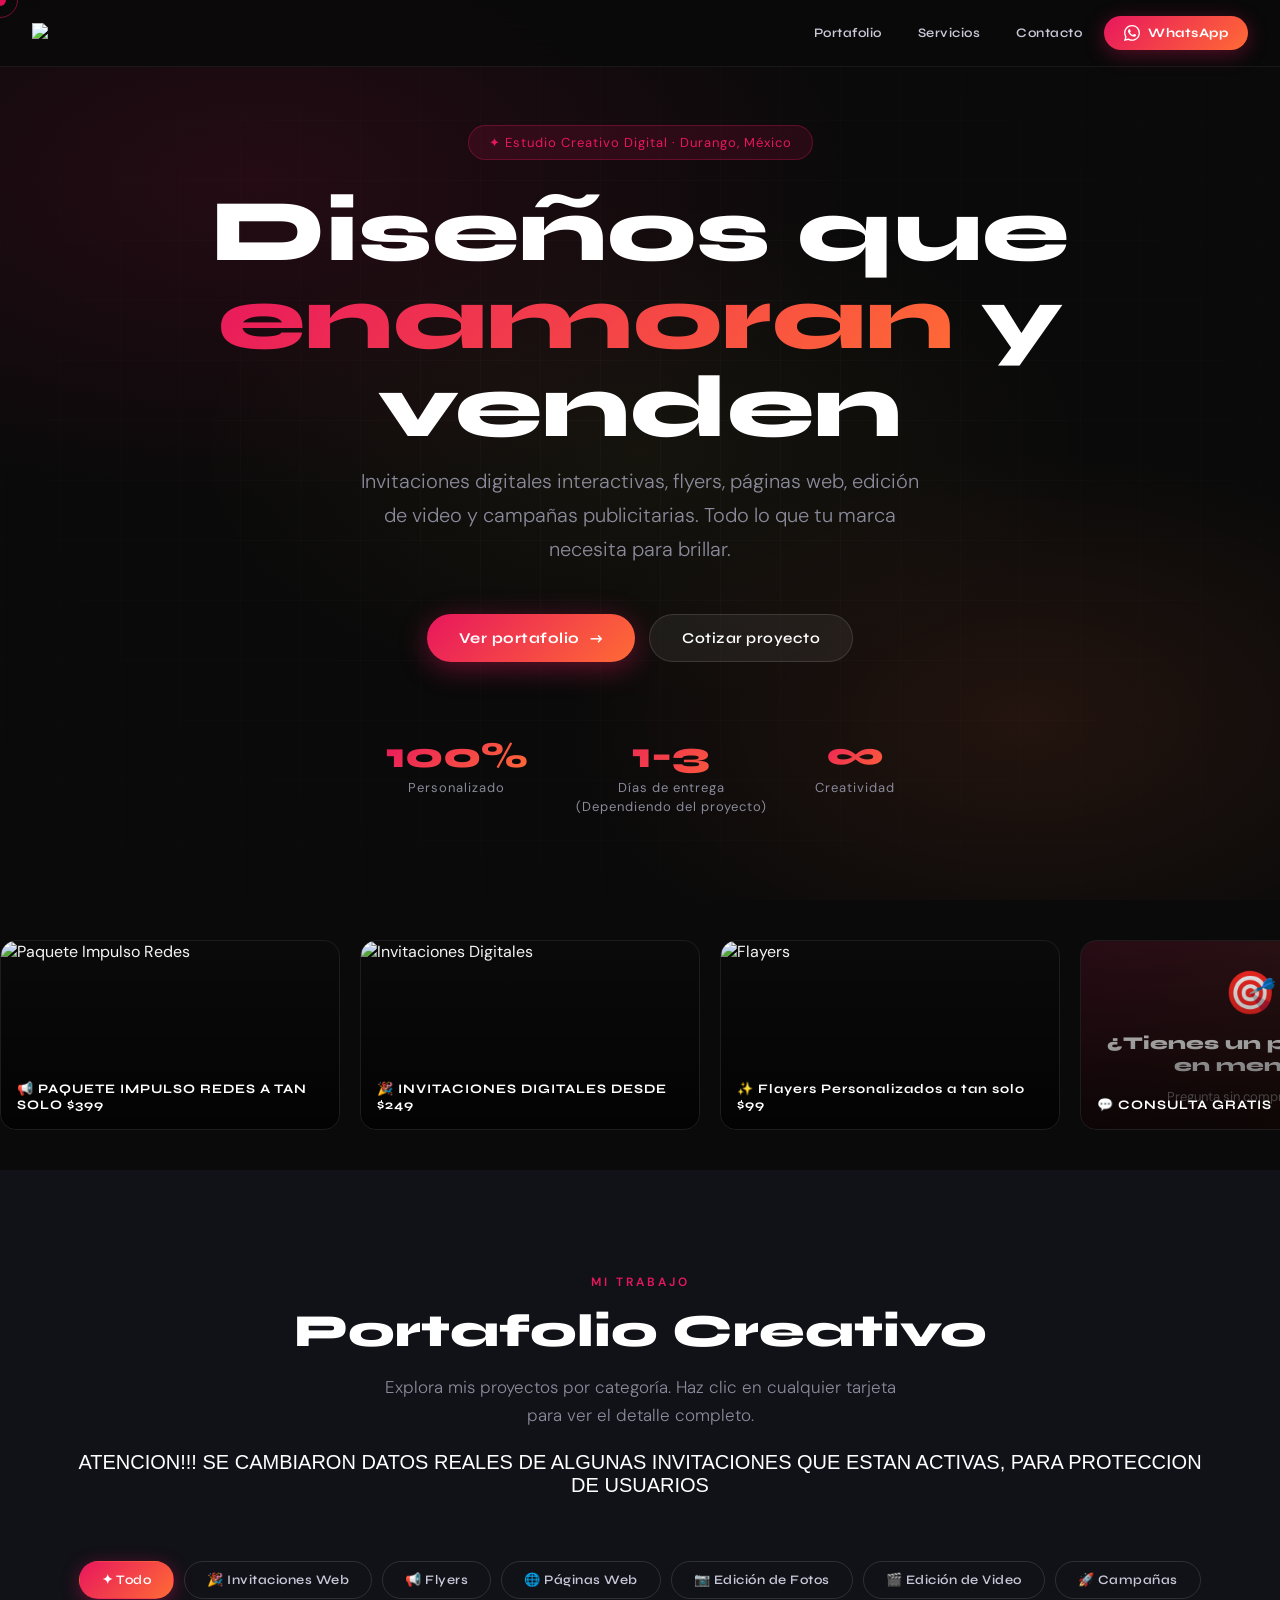
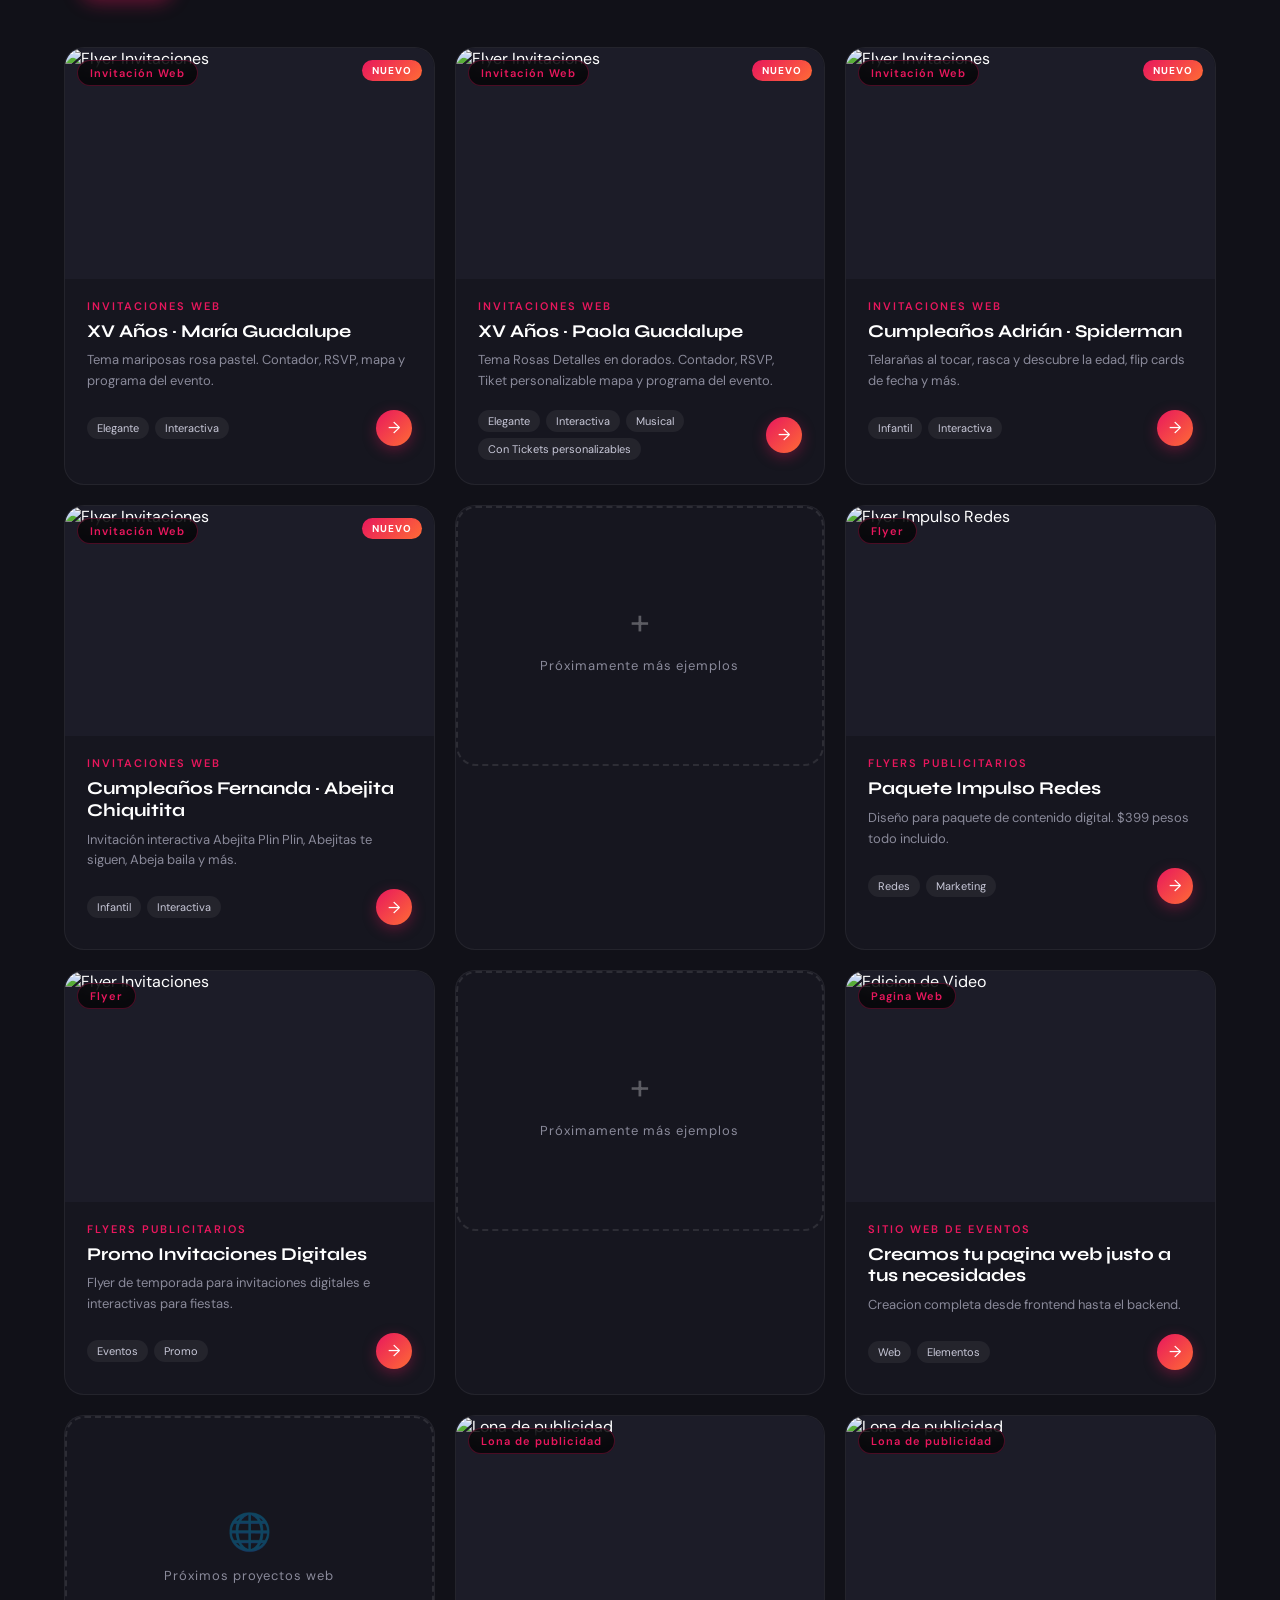
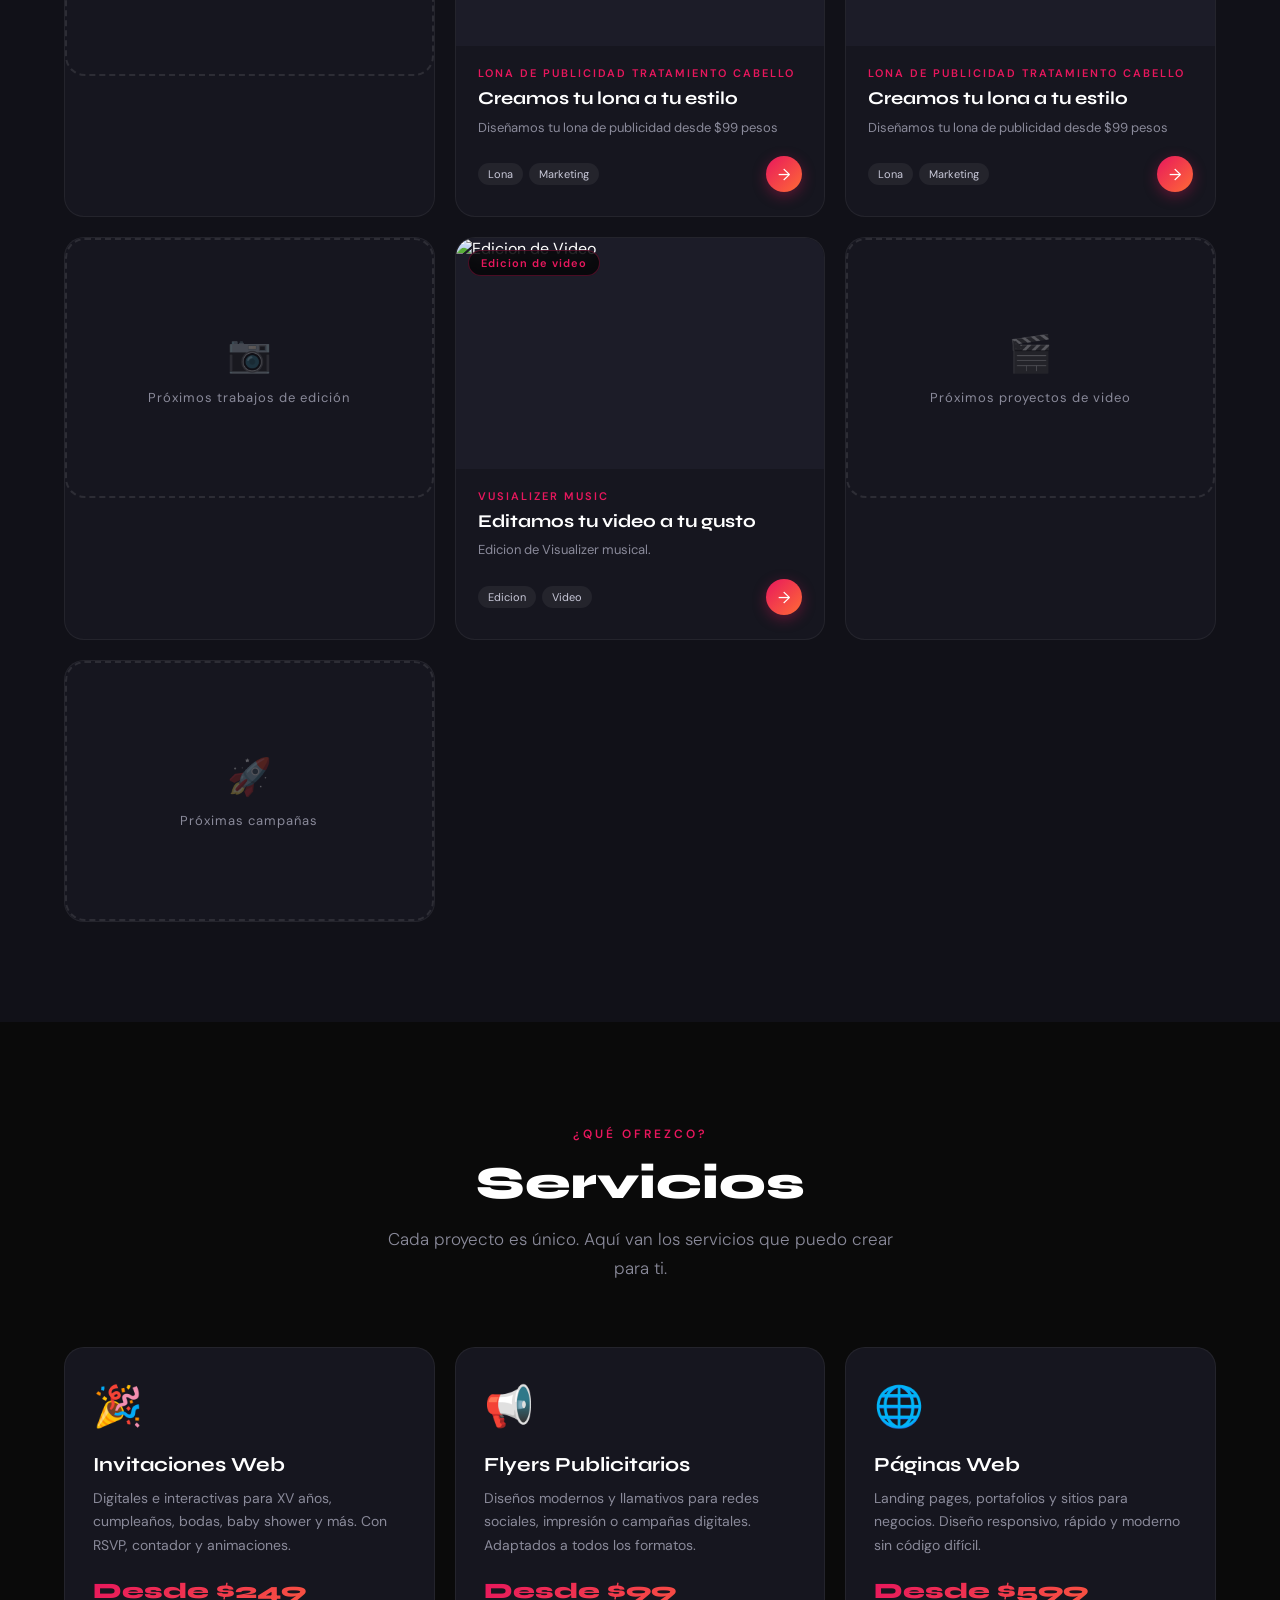
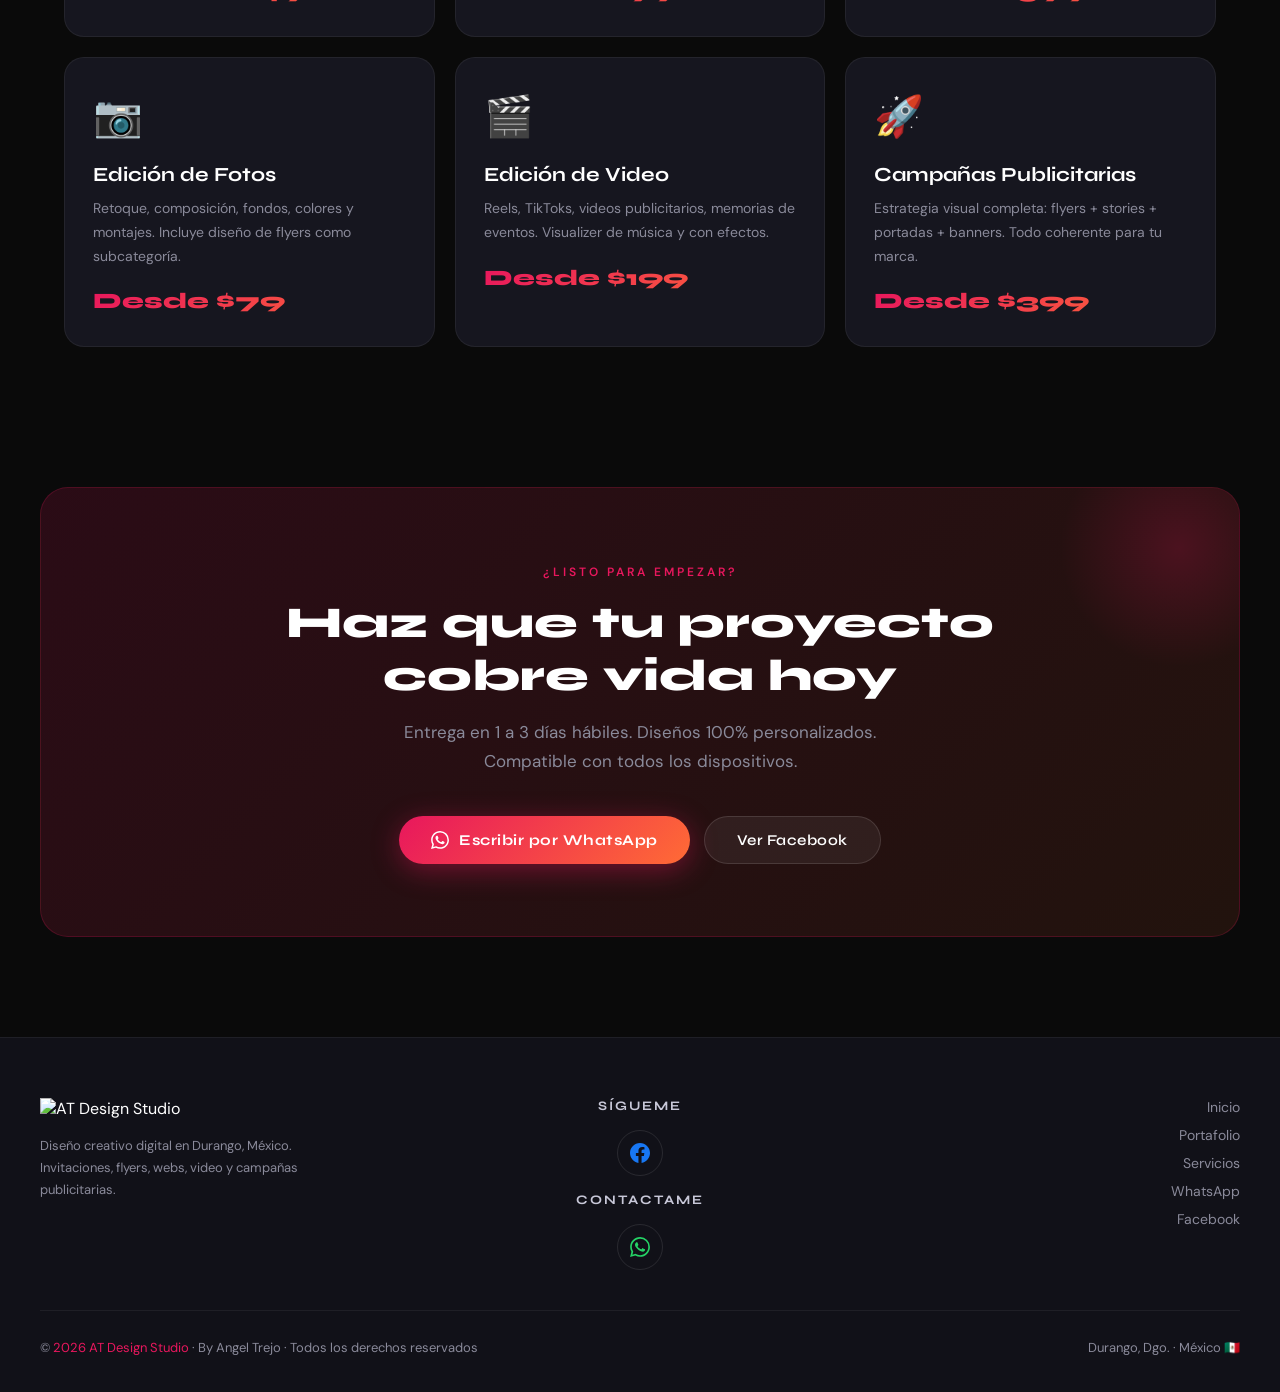
==== index.html @ 1b9113a2 "Add files via upload" ====
<!DOCTYPE html>
<html lang="es">
<head>
<meta charset="UTF-8">
<meta name="viewport" content="width=device-width, initial-scale=1.0">
<title>AT Design Studio · Portafolio Creativo</title>
<link href="https://fonts.googleapis.com/css2?family=Syne:wght@400;600;700;800&family=DM+Sans:ital,wght@0,300;0,400;0,500;1,300&display=swap" rel="stylesheet">

<link href="style.css" rel="stylesheet">


</head>
<body>

<!-- Cursor personalizado -->
<div class="cursor" id="cursor"></div>
<div class="cursor-ring" id="cursor-ring"></div>

<!-- ============ NAVBAR ============ -->
<nav id="navbar">
  <a href="#inicio" class="nav-logo"><img src="https://i.ibb.co/23Mg6CwR/Firma-3-1.png" >
</a>



  <div class="nav-links">
    <a href="#portafolio" class="nav-link">Portafolio</a>
    <a href="#servicios" class="nav-link">Servicios</a>
    <a href="#contacto" class="nav-link">Contacto</a>
    <a href="https://wa.me/526182530067?text=Hola%20Angel!%20Vi%20tu%20portafolio%20y%20me%20interesa%20un%20proyecto" target="_blank" class="nav-cta">
      <svg width="16" height="16" viewBox="0 0 24 24" fill="currentColor"><path d="M17.472 14.382c-.297-.149-1.758-.867-2.03-.967-.273-.099-.471-.148-.67.15-.197.297-.767.966-.94 1.164-.173.199-.347.223-.644.075-.297-.15-1.255-.463-2.39-1.475-.883-.788-1.48-1.761-1.653-2.059-.173-.297-.018-.458.13-.606.134-.133.298-.347.446-.52.149-.174.198-.298.298-.497.099-.198.05-.371-.025-.52-.075-.149-.669-1.612-.916-2.207-.242-.579-.487-.5-.669-.51-.173-.008-.371-.01-.57-.01-.198 0-.52.074-.792.372-.272.297-1.04 1.016-1.04 2.479 0 1.462 1.065 2.875 1.213 3.074.149.198 2.096 3.2 5.077 4.487.709.306 1.262.489 1.694.625.712.227 1.36.195 1.871.118.571-.085 1.758-.719 2.006-1.413.248-.694.248-1.289.173-1.413-.074-.124-.272-.198-.57-.347m-5.421 7.403h-.004a9.87 9.87 0 01-5.031-1.378l-.361-.214-3.741.982.998-3.648-.235-.374a9.86 9.86 0 01-1.51-5.26c.001-5.45 4.436-9.884 9.888-9.884 2.64 0 5.122 1.03 6.988 2.898a9.825 9.825 0 012.893 6.994c-.003 5.45-4.437 9.884-9.885 9.884m8.413-18.297A11.815 11.815 0 0012.05 0C5.495 0 .16 5.335.157 11.892c0 2.096.547 4.142 1.588 5.945L.057 24l6.305-1.654a11.882 11.882 0 005.683 1.448h.005c6.554 0 11.89-5.335 11.893-11.893a11.821 11.821 0 00-3.48-8.413z"/></svg>
      WhatsApp
    </a>
  </div>
  <div class="nav-hamburger" id="hamburger" onclick="toggleMobileNav()">
    <span></span><span></span><span></span>
  </div>
</nav>

<!-- Mobile Nav -->
<div class="mobile-nav" id="mobile-nav">
  <a href="#inicio" onclick="toggleMobileNav()">Inicio</a>
  <a href="#portafolio" onclick="toggleMobileNav()">Portafolio</a>
  <a href="#servicios" onclick="toggleMobileNav()">Servicios</a>
  <a href="#contacto" onclick="toggleMobileNav()">Contacto</a>
</div>


<!-- ============ HERO ============ -->
<section class="hero" id="inicio">
  <div class="hero-bg"></div>
  <div class="hero-grid"></div>

  <div class="hero-tag">✦ Estudio Creativo Digital · Durango, México</div>

  <h1 class="hero-title">
    Diseños que<br><span class="accent">enamoran</span> y<br>venden
  </h1>

  <p class="hero-sub">
    Invitaciones digitales interactivas, flyers, páginas web, edición de video y campañas publicitarias. Todo lo que tu marca necesita para brillar.
  </p>

  <div class="hero-btns">
    <a href="#portafolio" class="btn-primary">
      <span>Ver portafolio</span> <span>→</span>
    </a>
    <a href="https://wa.me/526182530067?text=Hola%20Angel!%20Quiero%20cotizar%20un%20proyecto" target="_blank" class="btn-secondary">
      Cotizar proyecto
    </a>
  </div>

  <div class="hero-stats">
    <div class="stat">
      <div class="stat-num">100%</div>
      <div class="stat-label">Personalizado</div>
    </div>
    <div class="stat">
      <div class="stat-num">1-3</div>
      <div class="stat-label">Días de entrega</div>
      <div class="stat-label">(Dependiendo del proyecto)</div>
    </div>
    <div class="stat">
      <div class="stat-num" >∞</div>
      <div class="stat-label">Creatividad</div>
    </div>
  </div>
</section>


<!-- ============ PROMO BANNER ============ -->
<div class="promo-section">
  <div class="promo-track" id="promo-track">
    <!-- se duplica por JS para loop infinito -->
    <div class="promo-card" onclick="openLightbox('promo1')">
      <img src="https://i.ibb.co/S74bkzHR/Chat-GPT-Image-4-may-2026-07-05-21-p-m.png" alt="Paquete Impulso Redes">


      <div class="promo-overlay"><span class="promo-label">📢 PAQUETE IMPULSO REDES A TAN SOLO $399</span></div>
    </div>
    <div class="promo-card" onclick="openLightbox('promo2')">
      <img src="https://i.ibb.co/5gCmqtFX/Chat-GPT-Image-4-may-2026-07-05-08-p-m.png" alt="Invitaciones Digitales">

      <div class="promo-overlay"><span class="promo-label">🎉 INVITACIONES DIGITALES DESDE $249</span></div>
    </div>

    <div class="promo-card" onclick="openLightbox('promo3')">
      <img src="https://i.ibb.co/NgJqp5DW/Chat-GPT-Image-5-may-2026-08-29-55-p-m.png" alt="Flayers">


      <div class="promo-overlay"><span class="promo-label">✨ Flayers Personalizados a tan solo $99</span></div>
    </div>

    <div class="promo-card" onclick="window.open('https://wa.me/526182530067?text=Quiero+info+de+promociones','_blank')">
      <div style="width:100%;height:100%;background:linear-gradient(135deg,#e8175d22,#ff6b3522);display:flex;flex-direction:column;align-items:center;justify-content:center;gap:12px;">
        <div style="font-size:42px;">🎯</div>
        <div style="font-family:Syne,sans-serif;font-weight:800;font-size:18px;color:white;text-align:center;padding:0 20px;">¿Tienes un proyecto en mente?</div>
        <div style="font-size:13px;color:rgba(255,255,255,0.6);">Pregunta sin compromiso →</div>
      </div>
      <div class="promo-overlay"><span class="promo-label">💬 CONSULTA GRATIS</span></div>
    </div>
  </div>
</div>


<!-- ============ PORTAFOLIO ============ -->
<div style="background:var(--oscuro);padding:100px 0">
<div class="section" id="portafolio" style="padding-top:0;padding-bottom:0">
  <div class="section-header reveal">
    <div class="section-eyebrow">Mi trabajo</div>
    <h2 class="section-title">Portafolio Creativo</h2>
    <p class="section-desc">Explora mis proyectos por categoría. Haz clic en cualquier tarjeta para ver el detalle completo. </p><br><P><span style="font-family: 'Arial', sans-serif;  font-size: 20px;">ATENCION!!! SE CAMBIARON DATOS REALES DE ALGUNAS INVITACIONES QUE ESTAN ACTIVAS, PARA PROTECCION DE USUARIOS</span></p>
  </div>

  <!-- Filtros de categoría -->
  <div class="cat-nav reveal">
    <button class="cat-btn active" onclick="filterCat('todo')">✦ Todo</button>
    <button class="cat-btn" onclick="filterCat('invitaciones')">🎉 Invitaciones Web</button>
    <button class="cat-btn" onclick="filterCat('flyers')">📢 Flyers</button>
    <button class="cat-btn" onclick="filterCat('web')">🌐 Páginas Web</button>
    <button class="cat-btn" onclick="filterCat('fotos')">📷 Edición de Fotos</button>
    <button class="cat-btn" onclick="filterCat('video')">🎬 Edición de Video</button>
    <button class="cat-btn" onclick="filterCat('campanas')">🚀 Campañas</button>
  </div>

  <!-- Grid -->
  <div class="portfolio-grid reveal" id="portfolio-grid">

    <!-- INVITACIONES -->
    <div class="project-card visible" data-cat="invitaciones"
         onclick="openProject({title:'Invitación XV Años · María Guadalupe',desc:'Invitación digital elegante con tema de rosas con detalle en dorado, código de vestimenta, contador regresivo, ubicación, musica de fondo y confirmación de asistencia RSVP.',cat:'Invitaciones Web',tags:['HTML','Interactiva','Mariposas', 'Musica de fondo'],url:'https://invitacionxvdigital.netlify.app/',img:'PROMO4_SRC',type:'image'})">
      <div class="card-thumb">
        <img src="https://i.ibb.co/1YrXtsjt/Captura-de-pantalla-20.png" alt="Flyer Invitaciones" style="width:100%;height:100%;object-fit:cover" loading="lazy">
        <div class="card-badge">Invitación Web</div>
        <div class="card-new">NUEVO</div>
      </div>
      <div class="card-body">
        <div class="card-cat">Invitaciones Web</div>
        <div class="card-title">XV Años · María Guadalupe</div>
        <div class="card-desc">Tema mariposas rosa pastel. Contador, RSVP, mapa y programa del evento.</div>
        <div class="card-footer">
          <div class="card-tags"><span class="card-tag">Elegante</span><span class="card-tag">Interactiva</span></div>
          <div class="card-arrow">→</div>
        </div>
      </div>
    </div>

      <div class="project-card visible" data-cat="invitaciones"
         onclick="openProject({title:'Invitación XV Años · Paola Guadalupe',desc:'Invitación digital elegante con tema de mariposas, código de vestimenta, contador regresivo, ubicación, con tickets personalizables para la entrada del salon y confirmación de asistencia RSVP.',cat:'Invitaciones Web',tags:['HTML','Interactiva','Ticket', ,'Personalizable'],url:'https://ejemplo-de-invitacion-xv-tickets.vercel.app/',img:'PROMO8_SRC',type:'image'})">
      <div class="card-thumb">
        <img src="https://i.ibb.co/YF8syQbH/Captura-de-pantalla-35.png" alt="Flyer Invitaciones" style="width:100%;height:100%;object-fit:cover" loading="lazy">
        <div class="card-badge">Invitación Web</div>
        <div class="card-new">NUEVO</div>
      </div>
      <div class="card-body">
        <div class="card-cat">Invitaciones Web</div>
        <div class="card-title">XV Años · Paola Guadalupe</div>
        <div class="card-desc">Tema Rosas Detalles en dorados. Contador, RSVP, Tiket personalizable mapa y programa del evento.</div>
        <div class="card-footer">
          <div class="card-tags"><span class="card-tag">Elegante</span><span class="card-tag">Interactiva</span><span class="card-tag">Musical</span><span class="card-tag">Con Tickets personalizables</span></div>
          <div class="card-arrow">→</div>
        </div>
      </div>
    </div>

    <div class="project-card visible" data-cat="invitaciones"
         onclick="openProject({title:'Invitación Cumpleaños · Adrián Spiderman',desc:'Invitación interactiva con telarañas animadas, rasca y descubre el número, flip cards de fecha, zona de disparo y confirmación épica.',cat:'Invitaciones Web',tags:['HTML','Interactiva','Spiderman'],url:'https://invitacionspidermaninteractive.netlify.app/',img:'PROMO5_SRC',type:'image'})">
      <div class="card-thumb">
        <img src="https://i.ibb.co/ZpqwKC5D/Captura-de-pantalla-21.png" alt="Flyer Invitaciones" style="width:100%;height:100%;object-fit:cover" loading="lazy">
        <div class="card-badge">Invitación Web</div>
        <div class="card-new">NUEVO</div>
      </div>
      <div class="card-body">
        <div class="card-cat">Invitaciones Web</div>
        <div class="card-title">Cumpleaños Adrián · Spiderman</div>
        <div class="card-desc">Telarañas al tocar, rasca y descubre la edad, flip cards de fecha y más.</div>
        <div class="card-footer">
          <div class="card-tags"><span class="card-tag">Infantil</span><span class="card-tag">Interactiva</span></div>
          <div class="card-arrow">→</div>
        </div>
      </div>
    </div>

    <div class="project-card visible" data-cat="invitaciones"
         onclick="openProject({title:'Invitación Cumpleaños · Fernanda Abejita chuiquitita',desc:'Invitación interactiva Abejita Chiquitita Plin Plin, Abejitas te siguen, Abeja baila, Zona de POLINIZACION con flores que giran.',cat:'Invitaciones Web',tags:['HTML','Interactiva','Abejita Chiquitita Plin Plin'],url:'https://abejita-chiquitita.vercel.app/',img:'PROMO9_SRC',type:'image'})">
      <div class="card-thumb">
        <img src="https://i.ibb.co/d4DmvpM9/Captura-de-pantalla-36.png" alt="Flyer Invitaciones" style="width:100%;height:100%;object-fit:cover" loading="lazy">
        <div class="card-badge">Invitación Web</div>
        <div class="card-new">NUEVO</div>
      </div>
      <div class="card-body">
        <div class="card-cat">Invitaciones Web</div>
        <div class="card-title">Cumpleaños Fernanda · Abejita Chiquitita</div>
        <div class="card-desc">Invitación interactiva Abejita Plin Plin, Abejitas te siguen, Abeja baila y más.</div>
        <div class="card-footer">
          <div class="card-tags"><span class="card-tag">Infantil</span><span class="card-tag">Interactiva</span></div>
          <div class="card-arrow">→</div>
        </div>
      </div>
    </div>

    <div class="project-card visible" data-cat="invitaciones add-placeholder"
         onclick="showAddPrompt('invitaciones')">
      <div class="add-card">
        <div class="add-icon">+</div>
        <div class="add-text">Próximamente más ejemplos</div>
      </div>
    </div>

    <!-- FLYERS -->
    <div class="project-card visible" data-cat="flyers"
         onclick="openProject({title:'Flyer · Paquete Impulso Redes',desc:'Flyer publicitario para paquete de contenido en redes sociales. 5 posts, 2 videos y 2 historias animadas. Diseño con efecto de profundidad y mockups de celular.',cat:'Flyers Publicitarios',tags:['Canva','Redes Sociales','Publicidad'],img:'PROMO1_SRC',type:'image'})">
      <div class="card-thumb">
        <img src="https://i.ibb.co/S74bkzHR/Chat-GPT-Image-4-may-2026-07-05-21-p-m.png" alt="Flyer Impulso Redes" style="width:100%;height:100%;object-fit:cover" loading="lazy">
        <div class="card-badge">Flyer</div>
      </div>
      <div class="card-body">
        <div class="card-cat">Flyers Publicitarios</div>
        <div class="card-title">Paquete Impulso Redes</div>
        <div class="card-desc">Diseño para paquete de contenido digital. $399 pesos todo incluido.</div>
        <div class="card-footer">
          <div class="card-tags"><span class="card-tag">Redes</span><span class="card-tag">Marketing</span></div>
          <div class="card-arrow">→</div>
        </div>
      </div>
    </div>

    <div class="project-card visible" data-cat="flyers"
         onclick="openProject({title:'Flyer · Invitaciones Digitales',desc:'Flyer promocional para servicio de invitaciones digitales e interactivas. Promoción de primavera con precio especial desde $249 pesos.',cat:'Flyers Publicitarios',tags:['Canva','Eventos','Promoción'],img:'PROMO2_SRC',type:'image'})">
      <div class="card-thumb">
        <img src="https://i.ibb.co/5gCmqtFX/Chat-GPT-Image-4-may-2026-07-05-08-p-m.png" alt="Flyer Invitaciones" style="width:100%;height:100%;object-fit:cover" loading="lazy">
        <div class="card-badge">Flyer</div>
      </div>
      <div class="card-body">
        <div class="card-cat">Flyers Publicitarios</div>
        <div class="card-title">Promo Invitaciones Digitales</div>
        <div class="card-desc">Flyer de temporada para invitaciones digitales e interactivas para fiestas.</div>
        <div class="card-footer">
          <div class="card-tags"><span class="card-tag">Eventos</span><span class="card-tag">Promo</span></div>
          <div class="card-arrow">→</div>
        </div>
      </div>
    </div>

    <div class="project-card visible" data-cat="flyers add-placeholder"
         onclick="showAddPrompt('flyers')">
      <div class="add-card">
        <div class="add-icon">+</div>
        <div class="add-text">Próximamente más ejemplos</div>
      </div>
    </div>

    <!-- WEB -->
<div class="project-card visible" data-cat="web"
         onclick="openProject({title:'Creacion de Elementos web · Paginas web',desc:'Creamos tu pagina web justo a tus necesidades',cat:'Sitio Web de Eventos',tags:['Web', 'Creacion','Frontend'],url:'https://la-troje-salon-de-eventos.netlify.app/', img:'PROMO7_SRC',type:'image'})">
      <div class="card-thumb">
        <img src="https://i.ibb.co/k60FbC8w/Captura-de-pantalla-23.png" alt="Edicion de Video" style="width:100%;height:100%;object-fit:cover" loading="lazy">
        <div class="card-badge">Pagina Web</div>
      </div>
      <div class="card-body">
        <div class="card-cat">Sitio Web de Eventos</div>
        <div class="card-title">Creamos tu pagina web justo a tus necesidades</div>
        <div class="card-desc">Creacion completa desde frontend hasta el backend.</div>
        <div class="card-footer">
          <div class="card-tags"><span class="card-tag">Web</span><span class="card-tag">Elementos</span></div>
          <div class="card-arrow">→</div>
        </div>
      </div>
    </div>

    <div class="project-card visible" data-cat="web add-placeholder"
         onclick="showAddPrompt('web')">
      <div class="add-card">
        <div class="add-icon">🌐</div>
        <div class="add-text">Próximos proyectos web</div>
      </div>
    </div>

    <!-- FOTOS -->
     <div class="project-card visible" data-cat="fotos"
         onclick="openProject({title:'Lona de Publicidad Tratamiento para el cabello',desc:'Diseñamos la lona de publicidad que necesitas,  y con la que sentirias que tu marca proyecta lo que te imaginabas, tenemos el diseño que te gusta, contactanos.',cat:'Lona de Publicidad',tags:['Canva','Lona','Publicidad'],img:'PROMO10_SRC',type:'image'})">
      <div class="card-thumb">
        <img src="https://i.ibb.co/HL7x87gB/Lona-de-publicidad-Tratamiento-Capilar.jpg" alt="Lona de publicidad" style="width:100%;height:100%;object-fit:cover" loading="lazy">
        <div class="card-badge">Lona de publicidad</div>
      </div>
      <div class="card-body">
        <div class="card-cat">Lona de publicidad Tratamiento cabello</div>
        <div class="card-title">Creamos tu lona a tu estilo</div>
        <div class="card-desc">Diseñamos tu lona de publicidad desde $99 pesos</div>
        <div class="card-footer">
          <div class="card-tags"><span class="card-tag">Lona</span><span class="card-tag">Marketing</span></div>
          <div class="card-arrow">→</div>
        </div>
      </div>
    </div>

    <div class="project-card visible" data-cat="fotos"
         onclick="openProject({title:'Lona de Publicidad Tratamiento de uñas',desc:'Diseñamos la lona de publicidad que necesitas, y con la que sentirias que tu marca proyecta lo que te imaginabas, tenemos el diseño que te gusta, contactanos.',cat:'Lona de Publicidad',tags:['Canva','Lona','Publicidad'],img:'PROMO11_SRC',type:'image'})">
      <div class="card-thumb">
        <img src="https://i.ibb.co/ymshRjRT/Lona-Alejandra-Rubin-1.jpg" alt="Lona de publicidad" style="width:100%;height:100%;object-fit:cover" loading="lazy">
        <div class="card-badge">Lona de publicidad</div>
      </div>
      <div class="card-body">
        <div class="card-cat">Lona de publicidad Tratamiento cabello</div>
        <div class="card-title">Creamos tu lona a tu estilo</div>
        <div class="card-desc">Diseñamos tu lona de publicidad desde $99 pesos</div>
        <div class="card-footer">
          <div class="card-tags"><span class="card-tag">Lona</span><span class="card-tag">Marketing</span></div>
          <div class="card-arrow">→</div>
        </div>
      </div>
    </div>

    <div class="project-card visible" data-cat="fotos add-placeholder"
         onclick="showAddPrompt('fotos')">
      <div class="add-card">
        <div class="add-icon">📷</div>
        <div class="add-text">Próximos trabajos de edición</div>
      </div>
    </div>

    <!-- VIDEO -->
<div class="project-card visible" data-cat="video"
         onclick="openProject({title:'Edicion de Video · Visualizer',desc:'Edicion de un video de musica Visualizer',cat:'Edicion de Video',tags:['Video', 'Edicion','Visualizer','Publicidad'],url:'https://www.youtube.com/watch?v=TT9qH5nSXx4&list=PLR4Zgwc32WNf3AMnBKuahu5pm4Dl2oQuw', img:'PROMO6_SRC',type:'image'})">
      <div class="card-thumb">
        <img src="https://i.ibb.co/PGFD4zDp/Captura-de-pantalla-22.png" alt="Edicion de Video" style="width:100%;height:100%;object-fit:cover" loading="lazy">
        <div class="card-badge">Edicion de video</div>
      </div>
      <div class="card-body">
        <div class="card-cat">Vusializer music</div>
        <div class="card-title">Editamos tu video a tu gusto</div>
        <div class="card-desc">Edicion de Visualizer musical.</div>
        <div class="card-footer">
          <div class="card-tags"><span class="card-tag">Edicion</span><span class="card-tag">Video</span></div>
          <div class="card-arrow">→</div>
        </div>
      </div>
    </div>


    <div class="project-card visible" data-cat="video add-placeholder"
         onclick="showAddPrompt('video')">
      <div class="add-card">
        <div class="add-icon">🎬</div>
        <div class="add-text">Próximos proyectos de video</div>
      </div>
    </div>

    <!-- CAMPAÑAS -->
    <div class="project-card visible" data-cat="campanas add-placeholder"
         onclick="showAddPrompt('campanas')">
      <div class="add-card">
        <div class="add-icon">🚀</div>
        <div class="add-text">Próximas campañas</div>
      </div>
    </div>

  </div><!-- /portfolio-grid -->
</div>
</div><!-- /bg oscuro -->


<!-- ============ SERVICIOS ============ -->
<div class="section" id="servicios">
  <div class="section-header reveal">
    <div class="section-eyebrow">¿Qué ofrezco?</div>
    <h2 class="section-title">Servicios</h2>
    <p class="section-desc">Cada proyecto es único. Aquí van los servicios que puedo crear para ti.</p>
  </div>
  <div class="services-grid reveal">
    <div class="service-card">
      <span class="service-icon">🎉</span>
      <div class="service-name">Invitaciones Web</div>
      <div class="service-desc">Digitales e interactivas para XV años, cumpleaños, bodas, baby shower y más. Con RSVP, contador y animaciones.</div>
      <div class="service-price">Desde $249</div>
    </div>
    <div class="service-card">
      <span class="service-icon">📢</span>
      <div class="service-name">Flyers Publicitarios</div>
      <div class="service-desc">Diseños modernos y llamativos para redes sociales, impresión o campañas digitales. Adaptados a todos los formatos.</div>
      <div class="service-price">Desde $99</div>
    </div>
    <div class="service-card">
      <span class="service-icon">🌐</span>
      <div class="service-name">Páginas Web</div>
      <div class="service-desc">Landing pages, portafolios y sitios para negocios. Diseño responsivo, rápido y moderno sin código difícil.</div>
      <div class="service-price">Desde $599</div>
    </div>
    <div class="service-card">
      <span class="service-icon">📷</span>
      <div class="service-name">Edición de Fotos</div>
      <div class="service-desc">Retoque, composición, fondos, colores y montajes. Incluye diseño de flyers como subcategoría.</div>
      <div class="service-price">Desde $79</div>
    </div>
    <div class="service-card">
      <span class="service-icon">🎬</span>
      <div class="service-name">Edición de Video</div>
      <div class="service-desc">Reels, TikToks, videos publicitarios, memorias de eventos. Visualizer de música y con efectos.</div>
      <div class="service-price">Desde $199</div>
    </div>
    <div class="service-card">
      <span class="service-icon">🚀</span>
      <div class="service-name">Campañas Publicitarias</div>
      <div class="service-desc">Estrategia visual completa: flyers + stories + portadas + banners. Todo coherente para tu marca.</div>
      <div class="service-price">Desde $399</div>
    </div>
  </div>
</div>


<!-- ============ CTA ============ -->
<div class="cta-section reveal" id="contacto">
  <div class="section-eyebrow" style="margin-bottom:16px">¿Listo para empezar?</div>
  <h2 class="cta-title">Haz que tu proyecto<br>cobre vida hoy</h2>
  <p class="cta-desc">Entrega en 1 a 3 días hábiles. Diseños 100% personalizados. Compatible con todos los dispositivos.</p>
  <div class="cta-btns">
    <a href="https://wa.me/526182530067?text=Hola%20Angel!%20Vi%20tu%20portafolio%20y%20quiero%20cotizar%20un%20proyecto" target="_blank" class="btn-primary">
      <svg width="18" height="18" viewBox="0 0 24 24" fill="currentColor"><path d="M17.472 14.382c-.297-.149-1.758-.867-2.03-.967-.273-.099-.471-.148-.67.15-.197.297-.767.966-.94 1.164-.173.199-.347.223-.644.075-.297-.15-1.255-.463-2.39-1.475-.883-.788-1.48-1.761-1.653-2.059-.173-.297-.018-.458.13-.606.134-.133.298-.347.446-.52.149-.174.198-.298.298-.497.099-.198.05-.371-.025-.52-.075-.149-.669-1.612-.916-2.207-.242-.579-.487-.5-.669-.51-.173-.008-.371-.01-.57-.01-.198 0-.52.074-.792.372-.272.297-1.04 1.016-1.04 2.479 0 1.462 1.065 2.875 1.213 3.074.149.198 2.096 3.2 5.077 4.487.709.306 1.262.489 1.694.625.712.227 1.36.195 1.871.118.571-.085 1.758-.719 2.006-1.413.248-.694.248-1.289.173-1.413-.074-.124-.272-.198-.57-.347m-5.421 7.403h-.004a9.87 9.87 0 01-5.031-1.378l-.361-.214-3.741.982.998-3.648-.235-.374a9.86 9.86 0 01-1.51-5.26c.001-5.45 4.436-9.884 9.888-9.884 2.64 0 5.122 1.03 6.988 2.898a9.825 9.825 0 012.893 6.994c-.003 5.45-4.437 9.884-9.885 9.884m8.413-18.297A11.815 11.815 0 0012.05 0C5.495 0 .16 5.335.157 11.892c0 2.096.547 4.142 1.588 5.945L.057 24l6.305-1.654a11.882 11.882 0 005.683 1.448h.005c6.554 0 11.89-5.335 11.893-11.893a11.821 11.821 0 00-3.48-8.413z"/></svg>
      Escribir por WhatsApp
    </a>
    <a href="https://www.facebook.com/ATDesignStudioDGO" target="_blank" class="btn-secondary">Ver Facebook</a>
  </div>
</div>


<!-- ============ FOOTER ============ -->
<footer>
  <div class="footer-inner">
    <div class="footer-logo">
      <img src="https://i.ibb.co/23Mg6CwR/Firma-3-1.png" alt="AT Design Studio">
      <p>Diseño creativo digital en Durango, México. Invitaciones, flyers, webs, video y campañas publicitarias.</p>
    </div>
    <div class="footer-social">
      <div class="social-title">Sígueme</div>
      <div class="social-links">
        <a href="https://www.facebook.com/ATDesignStudioDGO" target="_blank" class="social-link social-fb" title="Facebook">
          <svg width="20" height="20" viewBox="0 0 24 24" fill="currentColor"><path d="M24 12.073c0-6.627-5.373-12-12-12s-12 5.373-12 12c0 5.99 4.388 10.954 10.125 11.854v-8.385H7.078v-3.47h3.047V9.43c0-3.007 1.792-4.669 4.533-4.669 1.312 0 2.686.235 2.686.235v2.953H15.83c-1.491 0-1.956.925-1.956 1.874v2.25h3.328l-.532 3.47h-2.796v8.385C19.612 23.027 24 18.062 24 12.073z"/></svg>
        </a>
        
      </div>
<div class="social-title">Contactame</div>
      <a href="https://wa.me/526182530067?text=Hola%20Angel!%20Vi%20tu%20portafolio" target="_blank" class="social-link social-wa" title="WhatsApp">
          <svg width="20" height="20" viewBox="0 0 24 24" fill="currentColor"><path d="M17.472 14.382c-.297-.149-1.758-.867-2.03-.967-.273-.099-.471-.148-.67.15-.197.297-.767.966-.94 1.164-.173.199-.347.223-.644.075-.297-.15-1.255-.463-2.39-1.475-.883-.788-1.48-1.761-1.653-2.059-.173-.297-.018-.458.13-.606.134-.133.298-.347.446-.52.149-.174.198-.298.298-.497.099-.198.05-.371-.025-.52-.075-.149-.669-1.612-.916-2.207-.242-.579-.487-.5-.669-.51-.173-.008-.371-.01-.57-.01-.198 0-.52.074-.792.372-.272.297-1.04 1.016-1.04 2.479 0 1.462 1.065 2.875 1.213 3.074.149.198 2.096 3.2 5.077 4.487.709.306 1.262.489 1.694.625.712.227 1.36.195 1.871.118.571-.085 1.758-.719 2.006-1.413.248-.694.248-1.289.173-1.413-.074-.124-.272-.198-.57-.347m-5.421 7.403h-.004a9.87 9.87 0 01-5.031-1.378l-.361-.214-3.741.982.998-3.648-.235-.374a9.86 9.86 0 01-1.51-5.26c.001-5.45 4.436-9.884 9.888-9.884 2.64 0 5.122 1.03 6.988 2.898a9.825 9.825 0 012.893 6.994c-.003 5.45-4.437 9.884-9.885 9.884m8.413-18.297A11.815 11.815 0 0012.05 0C5.495 0 .16 5.335.157 11.892c0 2.096.547 4.142 1.588 5.945L.057 24l6.305-1.654a11.882 11.882 0 005.683 1.448h.005c6.554 0 11.89-5.335 11.893-11.893a11.821 11.821 0 00-3.48-8.413z"/></svg>
        </a>
      
    </div>
    <div class="footer-right">
      <div class="footer-nav">
        <a href="#inicio">Inicio</a>
        <a href="#portafolio">Portafolio</a>
        <a href="#servicios">Servicios</a>
        <a href="https://wa.me/526182530067" target="_blank">WhatsApp</a>
        <a href="https://www.facebook.com/ATDesignStudioDGO" target="_blank">Facebook</a>
      </div>
    </div>
  </div>
  <div class="footer-bottom">
    <div class="footer-copy">© <span id="footer-year"></span> <span>AT Design Studio</span> · By Angel Trejo · Todos los derechos reservados</div>
    <div class="footer-year">Durango, Dgo. · México 🇲🇽</div>
  </div>
</footer>


<!-- ============ Boton Flotante ============ -->
<button id="btn-top" onclick="window.scrollTo({top:0,behavior:'smooth'})" title="Ir arriba">
  ↑
</button>

<!-- ============ LIGHTBOX ============ -->
<div class="lightbox" id="lightbox" onclick="closeLightboxOutside(event)">
  <button class="lb-close" onclick="closeLightbox()">✕</button>
  <div class="lb-content" id="lb-content"></div>
</div>


<script src="script.js"></script>


</body>
</html>
---- style.css ----
*,*::before,*::after{box-sizing:border-box;margin:0;padding:0;-webkit-tap-highlight-color:transparent}
:root{
  --negro:#0a0a0a;
  --oscuro:#111118;
  --card:#16161f;
  --card2:#1c1c28;
  --acento:#e8175d;
  --acento2:#ff6b35;
  --acento3:#f7c948;
  --blanco:#ffffff;
  --gris:#8a8a9a;
  --gris-claro:#c8c8d8;
  --gradiente: linear-gradient(135deg, #e8175d, #ff6b35);
}
html{scroll-behavior:smooth}
body{font-family:'DM Sans',sans-serif;background:var(--negro);color:var(--blanco);overflow-x:hidden}

/* ============ CURSOR ============ */
.cursor{position:fixed;width:12px;height:12px;background:var(--acento);border-radius:50%;pointer-events:none;z-index:99999;transform:translate(-50%,-50%);transition:transform 0.1s,width 0.2s,height 0.2s;mix-blend-mode:difference}
.cursor-ring{position:fixed;width:36px;height:36px;border:1.5px solid rgba(232,23,93,0.5);border-radius:50%;pointer-events:none;z-index:99998;transform:translate(-50%,-50%);transition:transform 0.15s ease,left 0.12s ease,top 0.12s ease}

/* ============ NAVBAR ============ */
nav{
  position:fixed;top:0;left:0;right:0;z-index:1000;
  display:flex;align-items:center;justify-content:space-between;
  padding:16px 32px;
  background:rgba(10,10,10,0.85);
  backdrop-filter:blur(20px);
  border-bottom:1px solid rgba(255,255,255,0.06);
  transition:padding 0.3s;
}
.nav-logo img{height:44px;width:auto;filter:brightness(1.1)}
.nav-links{display:flex;gap:8px;align-items:center;flex-wrap:wrap}
.nav-link{
  font-family:'Syne',sans-serif;font-size:13px;font-weight:600;
  color:var(--gris-claro);text-decoration:none;
  padding:8px 14px;border-radius:8px;
  transition:color 0.2s,background 0.2s;letter-spacing:0.5px;
}
.nav-link:hover,.nav-link.active{color:var(--blanco);background:rgba(232,23,93,0.15)}
.nav-cta{
  background:var(--gradiente);color:white;border:none;
  padding:9px 20px;border-radius:50px;font-family:'Syne',sans-serif;
  font-size:13px;font-weight:700;cursor:pointer;letter-spacing:0.5px;
  box-shadow:0 4px 20px rgba(232,23,93,0.35);
  transition:transform 0.2s,box-shadow 0.2s;text-decoration:none;
  display:flex;align-items:center;gap:8px;
}
.nav-cta:hover{transform:translateY(-2px);box-shadow:0 8px 28px rgba(232,23,93,0.5)}
.nav-hamburger{display:none;flex-direction:column;gap:5px;cursor:pointer;padding:8px}
.nav-hamburger span{width:24px;height:2px;background:var(--blanco);border-radius:2px;transition:all 0.3s}

/* ============ HERO ============ */
.hero{
  min-height:100vh;
  display:flex;flex-direction:column;align-items:center;justify-content:center;
  text-align:center;padding:120px 24px 80px;
  position:relative;overflow:hidden;
}
.hero-bg{
  position:absolute;inset:0;
  background:
    radial-gradient(ellipse 80% 60% at 20% 20%, rgba(232,23,93,0.12) 0%, transparent 60%),
    radial-gradient(ellipse 60% 50% at 80% 80%, rgba(255,107,53,0.10) 0%, transparent 60%),
    radial-gradient(ellipse 50% 40% at 50% 50%, rgba(247,201,72,0.05) 0%, transparent 70%);
}
.hero-grid{
  position:absolute;inset:0;
  background-image:linear-gradient(rgba(255,255,255,0.025) 1px,transparent 1px),
    linear-gradient(90deg,rgba(255,255,255,0.025) 1px,transparent 1px);
  background-size:60px 60px;
  mask-image:radial-gradient(ellipse 80% 80% at 50% 50%, black, transparent);
}
.hero-tag{
  display:inline-flex;align-items:center;gap:8px;
  background:rgba(232,23,93,0.12);border:1px solid rgba(232,23,93,0.3);
  border-radius:50px;padding:8px 20px;
  font-size:13px;color:var(--acento);letter-spacing:1px;
  margin-bottom:28px;position:relative;z-index:1;
  animation:fadeUp 0.8s ease 0.2s both;
}
.hero-title{
  font-family:'Syne',sans-serif;
  font-size:clamp(42px,9vw,88px);font-weight:800;
  line-height:1;color:var(--blanco);
  position:relative;z-index:1;
  margin-bottom:12px;
  animation:fadeUp 0.8s ease 0.4s both;
}
.hero-title .accent{
  background:var(--gradiente);
  -webkit-background-clip:text;-webkit-text-fill-color:transparent;
  background-clip:text;
}
.hero-sub{
  font-size:clamp(16px,2.5vw,20px);color:var(--gris);
  max-width:560px;margin:0 auto 48px;line-height:1.7;
  position:relative;z-index:1;font-weight:300;
  animation:fadeUp 0.8s ease 0.6s both;
}
.hero-btns{
  display:flex;gap:14px;justify-content:center;flex-wrap:wrap;
  position:relative;z-index:1;
  animation:fadeUp 0.8s ease 0.8s both;
}
.btn-primary{
  background:var(--gradiente);color:white;text-decoration:none;
  padding:14px 32px;border-radius:50px;font-family:'Syne',sans-serif;
  font-weight:700;font-size:15px;letter-spacing:0.5px;
  box-shadow:0 6px 28px rgba(232,23,93,0.4);
  transition:transform 0.2s,box-shadow 0.2s;
  display:flex;align-items:center;gap:10px;
}
.btn-primary:hover{transform:translateY(-3px);box-shadow:0 12px 36px rgba(232,23,93,0.55)}
.btn-secondary{
  background:rgba(255,255,255,0.06);color:var(--blanco);text-decoration:none;
  padding:14px 32px;border-radius:50px;font-family:'Syne',sans-serif;
  font-weight:600;font-size:15px;letter-spacing:0.5px;
  border:1px solid rgba(255,255,255,0.12);
  transition:background 0.2s,border-color 0.2s;
}
.btn-secondary:hover{background:rgba(255,255,255,0.1);border-color:rgba(255,255,255,0.25)}
.hero-stats{
  display:flex;gap:48px;justify-content:center;flex-wrap:wrap;
  margin-top:72px;position:relative;z-index:1;
  animation:fadeUp 0.8s ease 1s both;
}
.stat{text-align:center}
.stat-num{font-family:'Syne',sans-serif;font-size:36px;font-weight:800;background:var(--gradiente);-webkit-background-clip:text;-webkit-text-fill-color:transparent;background-clip:text}
.stat-label{font-size:13px;color:var(--gris);letter-spacing:1px;margin-top:2px}

/* ============ PROMO BANNER SLIDER ============ */
.promo-section{padding:40px 0;overflow:hidden;position:relative}
.promo-track{
  display:flex;gap:20px;
  animation:slidePromo 18s linear infinite;
  width:max-content;
}
.promo-track:hover{animation-play-state:paused}
.promo-card{
  width:340px;height:190px;border-radius:16px;overflow:hidden;
  flex-shrink:0;cursor:pointer;position:relative;
  border:1px solid rgba(255,255,255,0.08);
  transition:transform 0.3s,box-shadow 0.3s;
}
.promo-card:hover{transform:scale(1.03);box-shadow:0 12px 40px rgba(232,23,93,0.3)}
.promo-card img{width:100%;height:100%;object-fit:cover}
.promo-overlay{
  position:absolute;inset:0;
  background:linear-gradient(to top,rgba(0,0,0,0.7),transparent);
  display:flex;align-items:flex-end;padding:16px;
}
.promo-label{font-family:'Syne',sans-serif;font-size:13px;font-weight:700;color:white;letter-spacing:1px}
@keyframes slidePromo{
  0%{transform:translateX(0)}
  100%{transform:translateX(-50%)}
}

/* ============ SECCIONES GENERALES ============ */
.section{padding:100px 24px;max-width:1200px;margin:0 auto}
.section-header{text-align:center;margin-bottom:64px}
.section-eyebrow{
  display:inline-block;font-size:12px;font-weight:600;letter-spacing:3px;
  text-transform:uppercase;color:var(--acento);margin-bottom:16px;
}
.section-title{
  font-family:'Syne',sans-serif;font-size:clamp(28px,5vw,46px);font-weight:800;
  color:var(--blanco);line-height:1.1;margin-bottom:16px;
}
.section-desc{font-size:17px;color:var(--gris);max-width:520px;margin:0 auto;line-height:1.7;font-weight:300}

/* ============ CATEGORÍAS NAV ============ */
.cat-nav{
  display:flex;gap:10px;justify-content:center;flex-wrap:wrap;
  margin-bottom:48px;
}
.cat-btn{
  font-family:'Syne',sans-serif;font-size:13px;font-weight:600;
  padding:10px 22px;border-radius:50px;cursor:pointer;letter-spacing:0.5px;
  border:1.5px solid rgba(255,255,255,0.12);
  background:transparent;color:var(--gris-claro);
  transition:all 0.25s;
}
.cat-btn:hover{border-color:var(--acento);color:var(--acento)}
.cat-btn.active{background:var(--gradiente);border-color:transparent;color:white;box-shadow:0 4px 18px rgba(232,23,93,0.4)}

/* ============ GRID DE PROYECTOS ============ */
.portfolio-grid{
  display:grid;
  grid-template-columns:repeat(auto-fill,minmax(300px,1fr));
  gap:20px;
}
.project-card{
  background:var(--card);border-radius:20px;overflow:hidden;
  border:1px solid rgba(255,255,255,0.06);
  transition:transform 0.3s,box-shadow 0.3s,border-color 0.3s;
  cursor:pointer;position:relative;
  display:none;
}
.project-card.visible{display:block}
.project-card:hover{
  transform:translateY(-6px);
  box-shadow:0 20px 50px rgba(0,0,0,0.4);
  border-color:rgba(232,23,93,0.3);
}
.card-thumb{
  width:100%;aspect-ratio:16/10;overflow:hidden;position:relative;
  background:var(--card2);
}
.card-thumb img{
  width:100%;height:100%;object-fit:cover;
  transition:transform 0.5s;
}
.project-card:hover .card-thumb img{transform:scale(1.06)}
.card-thumb-placeholder{
  width:100%;height:100%;display:flex;flex-direction:column;
  align-items:center;justify-content:center;gap:12px;
  color:rgba(255,255,255,0.2);font-size:13px;letter-spacing:1px;
}
.card-thumb-placeholder .icon{font-size:40px;opacity:0.4}
.card-badge{
  position:absolute;top:12px;left:12px;
  background:rgba(0,0,0,0.7);backdrop-filter:blur(8px);
  border-radius:50px;padding:5px 12px;
  font-size:11px;font-weight:600;color:var(--acento);letter-spacing:1px;
  border:1px solid rgba(232,23,93,0.3);
}
.card-new{
  position:absolute;top:12px;right:12px;
  background:var(--gradiente);
  border-radius:50px;padding:4px 10px;
  font-size:10px;font-weight:700;color:white;letter-spacing:1px;
}
.card-body{padding:20px 22px 24px}
.card-cat{font-size:11px;color:var(--acento);letter-spacing:2px;font-weight:600;margin-bottom:8px;text-transform:uppercase}
.card-title{font-family:'Syne',sans-serif;font-size:18px;font-weight:700;color:var(--blanco);margin-bottom:8px;line-height:1.2}
.card-desc{font-size:13px;color:var(--gris);line-height:1.6;margin-bottom:18px}
.card-footer{display:flex;align-items:center;justify-content:space-between}
.card-tags{display:flex;gap:6px;flex-wrap:wrap}
.card-tag{
  font-size:11px;padding:4px 10px;border-radius:50px;
  background:rgba(255,255,255,0.06);color:var(--gris-claro);
}
.card-arrow{
  width:36px;height:36px;border-radius:50%;
  background:var(--gradiente);display:flex;align-items:center;justify-content:center;
  font-size:16px;flex-shrink:0;
  box-shadow:0 4px 14px rgba(232,23,93,0.35);
  transition:transform 0.2s;
}
.project-card:hover .card-arrow{transform:rotate(45deg)}

/* Empty state */
.empty-state{
  grid-column:1/-1;text-align:center;padding:80px 20px;
  color:var(--gris);font-size:15px;display:none;
}
.empty-state.show{display:block}

/* ============ AGREGAR MÁS (placeholder) ============ */
.add-card{
  background:transparent;border:2px dashed rgba(255,255,255,0.1);
  border-radius:20px;display:flex;flex-direction:column;
  align-items:center;justify-content:center;gap:12px;
  padding:48px 20px;cursor:pointer;
  transition:border-color 0.3s,background 0.3s;
  min-height:260px;
}
.add-card:hover{border-color:var(--acento);background:rgba(232,23,93,0.04)}
.add-icon{font-size:36px;opacity:0.3}
.add-text{font-size:13px;color:var(--gris);letter-spacing:1px}

/* ============ LIGHTBOX ============ */
.lightbox{
  position:fixed;inset:0;z-index:9999;
  background:rgba(0,0,0,0.95);backdrop-filter:blur(20px);
  display:flex;flex-direction:column;align-items:center;
  justify-content:flex-start; /* Evita que el contenido largo se corte arriba */
  opacity:0;pointer-events:none;transition:opacity 0.3s;
  padding:80px 20px 40px; /* Espacio para el botón de cerrar arriba */
  overflow-y:auto; /* Permite hacer scroll */
}
.lightbox.open{opacity:1;pointer-events:all}
.lb-close{
  position:absolute;top:20px;right:20px;
  width:44px;height:44px;border-radius:50%;
  background:rgba(255,255,255,0.1);border:none;cursor:pointer;
  font-size:20px;color:white;display:flex;align-items:center;justify-content:center;
  transition:background 0.2s;
}
.lb-close:hover{background:rgba(232,23,93,0.4)}
.lb-content{max-width:900px;width:100%;text-align:center;margin:auto}
.lb-img{max-width:100%;max-height:45vh;width:auto;height:auto;object-fit:contain;border-radius:12px;margin-bottom:20px}
.lb-iframe{width:100%;height:60vh;border:none;border-radius:12px;margin-bottom:24px;background:#111}
.lb-title{font-family:'Syne',sans-serif;font-size:24px;font-weight:800;margin-bottom:8px}
.lb-desc{font-size:15px;color:var(--gris);margin-bottom:24px;line-height:1.6}
.lb-link{
  display:inline-flex;align-items:center;gap:8px;
  background:var(--gradiente);color:white;text-decoration:none;
  padding:12px 28px;border-radius:50px;font-family:'Syne',sans-serif;
  font-weight:700;font-size:14px;
  box-shadow:0 6px 22px rgba(232,23,93,0.4);
  transition:transform 0.2s;
}
.lb-link:hover{transform:translateY(-2px)}

/* ============ SECCIÓN SERVICIOS ============ */
.services-grid{
  display:grid;
  grid-template-columns:repeat(auto-fit,minmax(280px,1fr));
  gap:20px;
}
.service-card{
  background:var(--card);border-radius:20px;padding:32px 28px;
  border:1px solid rgba(255,255,255,0.06);
  transition:transform 0.3s,border-color 0.3s;
  position:relative;overflow:hidden;
}
.service-card::before{
  content:'';position:absolute;top:0;left:0;right:0;height:3px;
  background:var(--gradiente);opacity:0;transition:opacity 0.3s;
}
.service-card:hover{transform:translateY(-4px);border-color:rgba(232,23,93,0.2)}
.service-card:hover::before{opacity:1}
.service-icon{font-size:40px;margin-bottom:20px;display:block}
.service-name{font-family:'Syne',sans-serif;font-size:20px;font-weight:700;margin-bottom:10px}
.service-desc{font-size:14px;color:var(--gris);line-height:1.7}
.service-price{
  margin-top:20px;font-family:'Syne',sans-serif;font-size:22px;font-weight:800;
  background:var(--gradiente);-webkit-background-clip:text;-webkit-text-fill-color:transparent;background-clip:text;
}

/* ============ CTA SECCIÓN ============ */
.cta-section{
  margin:40px 24px 100px;
  background:linear-gradient(135deg,rgba(232,23,93,0.15),rgba(255,107,53,0.10));
  border:1px solid rgba(232,23,93,0.2);border-radius:28px;
  padding:72px 40px;text-align:center;
  position:relative;overflow:hidden;
  max-width:1200px;margin-left:auto;margin-right:auto;
}
.cta-section::before{
  content:'';position:absolute;top:-60px;right:-60px;
  width:240px;height:240px;border-radius:50%;
  background:radial-gradient(circle,rgba(232,23,93,0.2),transparent 70%);
}
.cta-title{font-family:'Syne',sans-serif;font-size:clamp(26px,5vw,44px);font-weight:800;margin-bottom:16px}
.cta-desc{font-size:17px;color:var(--gris);margin-bottom:40px;line-height:1.7;max-width:480px;margin-left:auto;margin-right:auto}
.cta-btns{display:flex;gap:14px;justify-content:center;flex-wrap:wrap}

/* ============ FOOTER ============ */
footer{
  background:var(--oscuro);border-top:1px solid rgba(255,255,255,0.06);
  padding:60px 40px 36px;
}
.footer-inner{
  max-width:1200px;margin:0 auto;
  display:grid;grid-template-columns:1fr auto 1fr;
  gap:40px;align-items:start;
}
.footer-logo img{height:52px;width:auto;filter:brightness(1.1);margin-bottom:16px}
.footer-logo p{font-size:13px;color:var(--gris);line-height:1.7;max-width:260px}
.footer-social{
  display:flex;flex-direction:column;align-items:center;gap:16px;
  text-align:center;
}
.social-title{font-family:'Syne',sans-serif;font-size:13px;font-weight:700;color:var(--gris-claro);letter-spacing:2px;text-transform:uppercase}
.social-links{display:flex;gap:12px}
.social-link{
  width:46px;height:46px;border-radius:50%;
  display:flex;align-items:center;justify-content:center;
  font-size:20px;text-decoration:none;
  border:1px solid rgba(255,255,255,0.1);
  transition:transform 0.2s,border-color 0.2s,background 0.2s;
}
.social-link:hover{transform:translateY(-3px);border-color:var(--acento);background:rgba(232,23,93,0.12)}
.social-fb{color:#1877F2}
.social-wa{color:#25D366}
.footer-right{text-align:right}
.footer-nav{display:flex;flex-direction:column;gap:10px;align-items:flex-end}
.footer-nav a{font-size:14px;color:var(--gris);text-decoration:none;transition:color 0.2s}
.footer-nav a:hover{color:var(--acento)}
.footer-bottom{
  max-width:1200px;margin:40px auto 0;
  padding-top:28px;border-top:1px solid rgba(255,255,255,0.06);
  display:flex;justify-content:space-between;align-items:center;flex-wrap:wrap;gap:12px;
}
.footer-copy{font-size:13px;color:var(--gris)}
.footer-copy span{color:var(--acento)}
.footer-year{font-size:13px;color:var(--gris)}

/* ============ MOBILE NAV ============ */
.mobile-nav{
  position:fixed;top:0;left:0;right:0;bottom:0;z-index:990;
  background:rgba(10,10,10,0.97);backdrop-filter:blur(20px);
  display:flex;flex-direction:column;align-items:center;justify-content:center;
  gap:24px;transform:translateX(100%);transition:transform 0.35s cubic-bezier(0.4,0,0.2,1);
}
.mobile-nav.open{transform:translateX(0)}
.mobile-nav a{
  font-family:'Syne',sans-serif;font-size:28px;font-weight:800;
  color:var(--blanco);text-decoration:none;transition:color 0.2s;
}
.mobile-nav a:hover{color:var(--acento)}

/* ============ REVEAL ============ */
.reveal{opacity:0;transform:translateY(32px);transition:opacity 0.7s ease,transform 0.7s ease}
.reveal.visible{opacity:1;transform:translateY(0)}

/* ============ ANIMATIONS ============ */
@keyframes fadeUp{
  from{opacity:0;transform:translateY(24px)}
  to{opacity:1;transform:translateY(0)}
}

/* ============ RESPONSIVE ============ */
@media(max-width:900px){
  nav{padding:14px 20px}
  .nav-links{display:none}
  .nav-hamburger{display:flex}
  .footer-inner{grid-template-columns:1fr;text-align:center}
  .footer-right{text-align:center}
  .footer-nav{align-items:center}
  .footer-logo p{margin:0 auto}
  .footer-bottom{justify-content:center;text-align:center}
}
@media(max-width:600px){
  .hero-stats{gap:28px}
  .cat-nav{gap:8px}
  .cat-btn{font-size:12px;padding:8px 16px}
  .cta-section{padding:48px 24px;margin:20px 16px 80px}
  footer{padding:48px 20px 28px}
}

/* ============ Boton flotante ============ */
#btn-top {
  position: fixed;
  bottom: 28px;
  right: 24px;
  width: 48px;
  height: 48px;
  border-radius: 50%;
  background: linear-gradient(135deg, #e8175d, #ff6b35);
  color: white;
  border: none;
  font-size: 22px;
  cursor: pointer;
  box-shadow: 0 6px 20px rgba(232,23,93,0.45);
  z-index: 888;
  opacity: 0;
  transform: translateY(16px);
  transition: opacity 0.3s, transform 0.3s;
  display: flex;
  align-items: center;
  justify-content: center;
}

#btn-top.visible {
  opacity: 1;
  transform: translateY(0);
}

#btn-top:hover {
  transform: translateY(-3px);
  box-shadow: 0 10px 28px rgba(232,23,93,0.6);
}
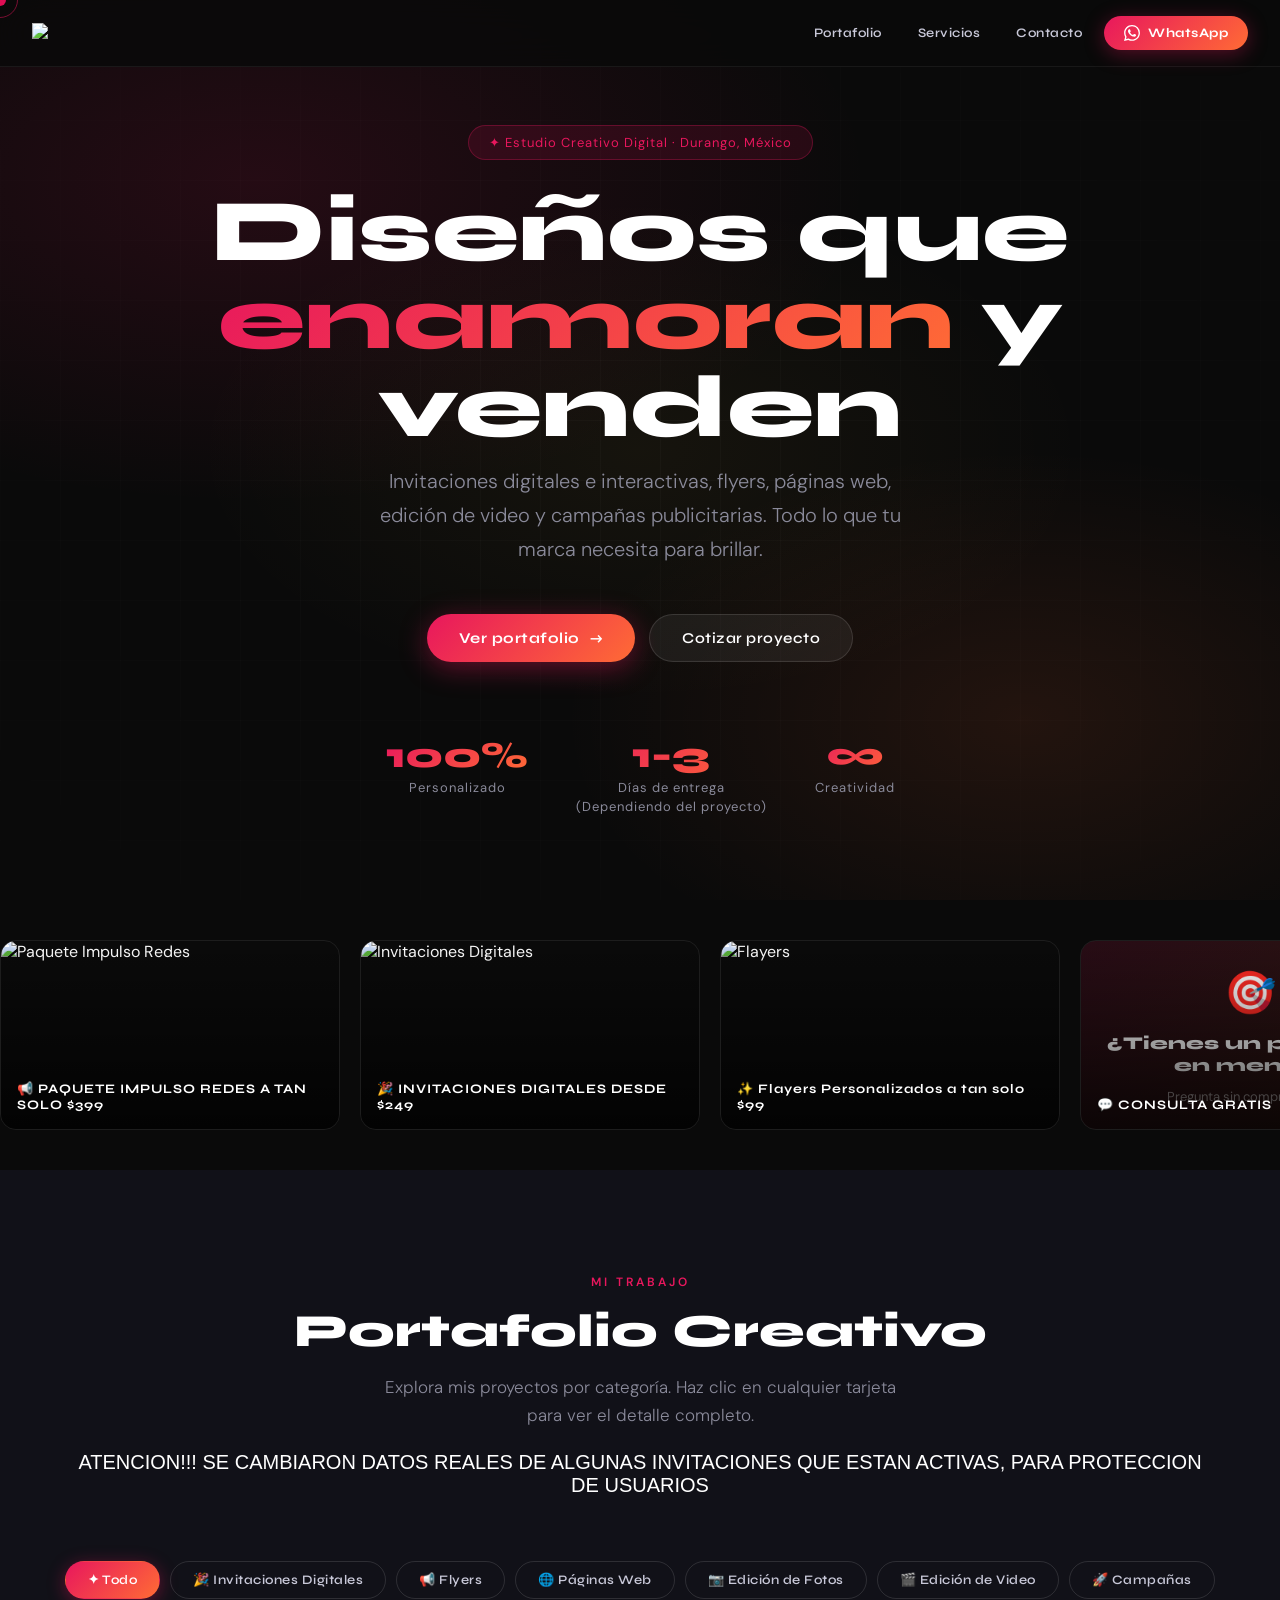
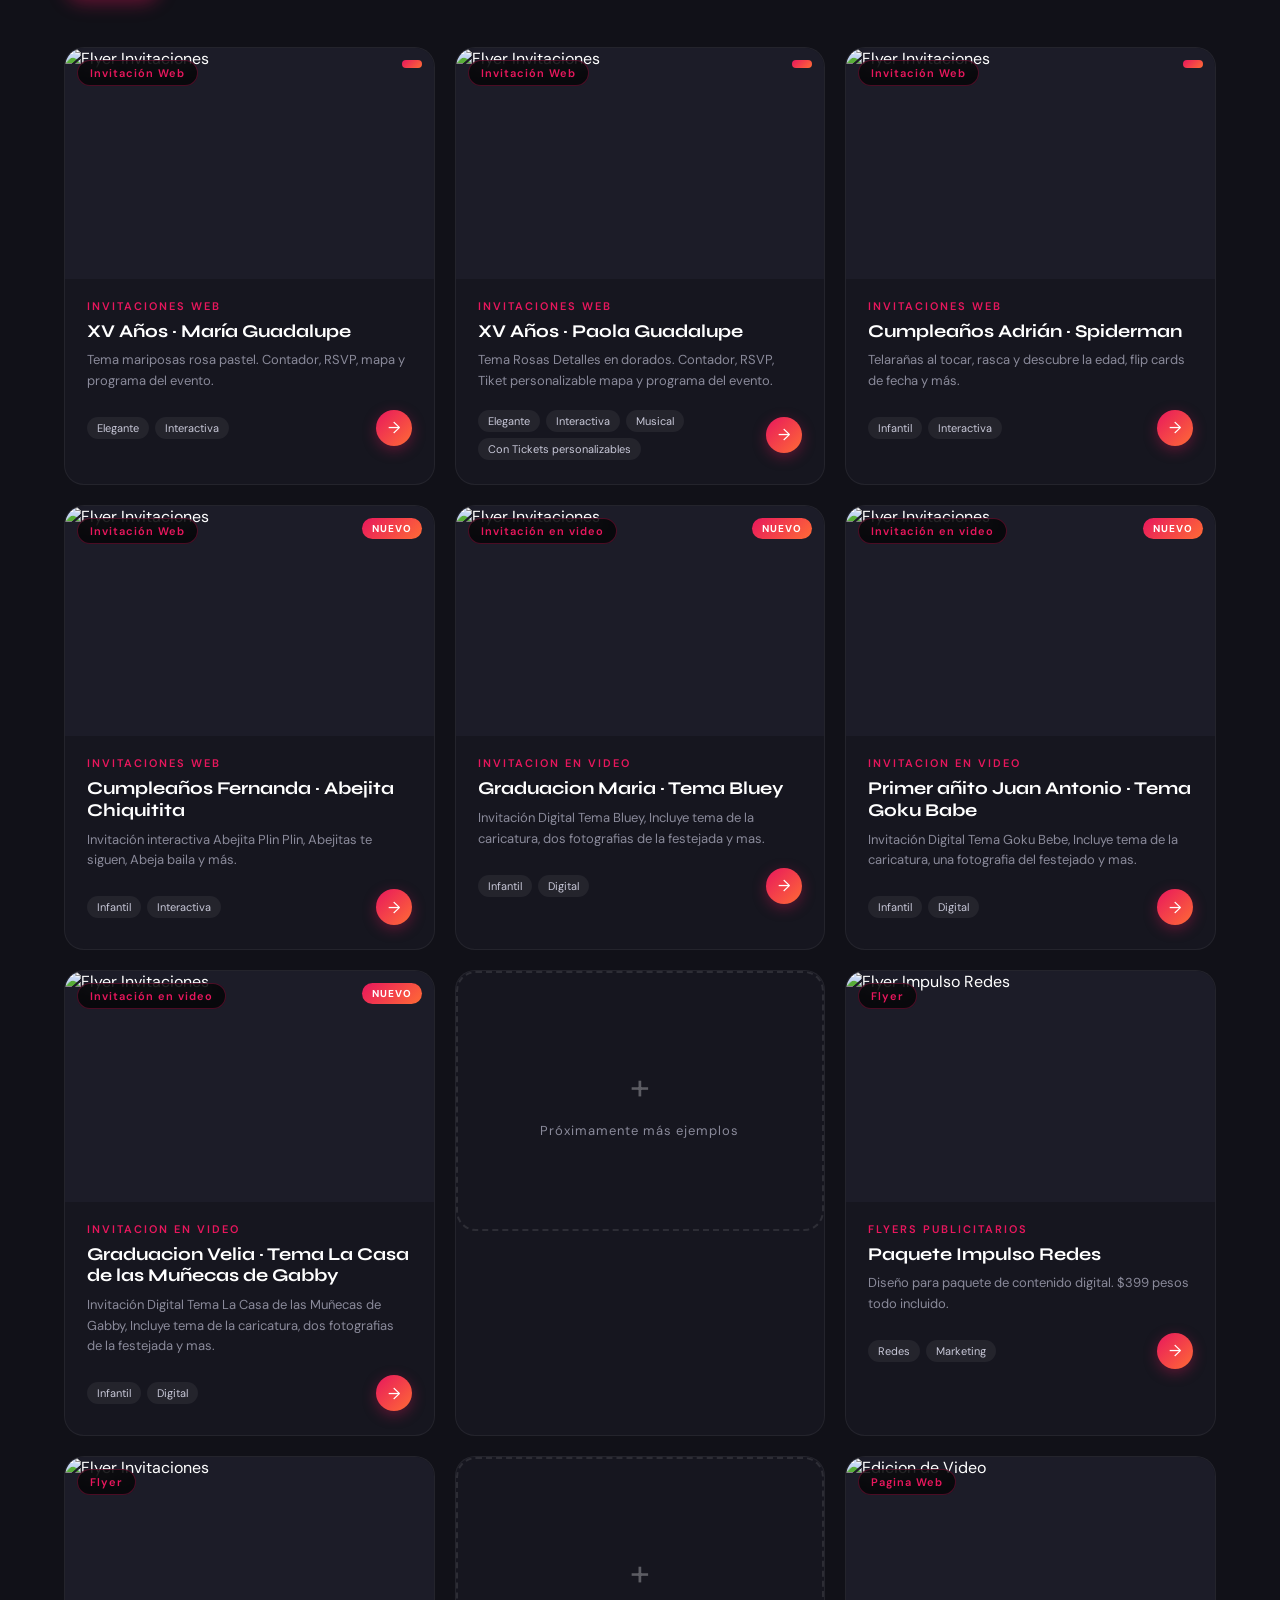
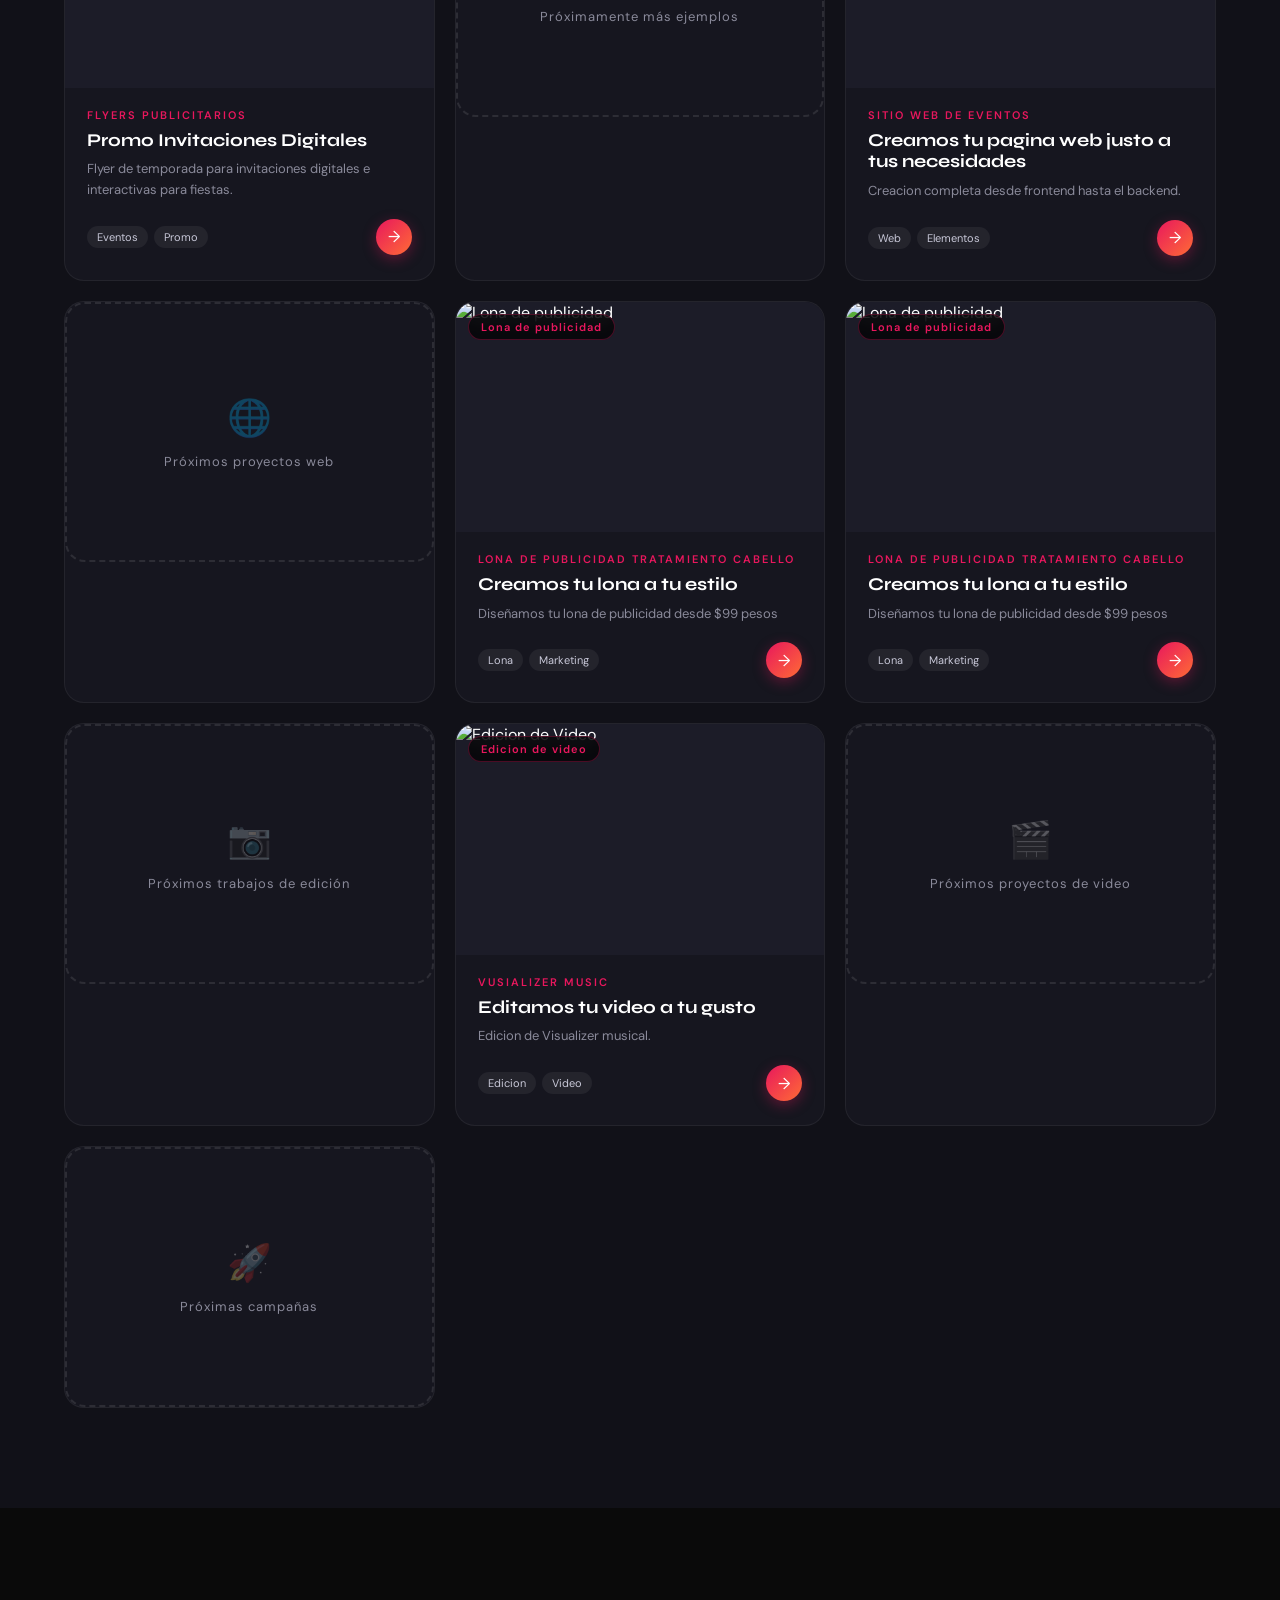
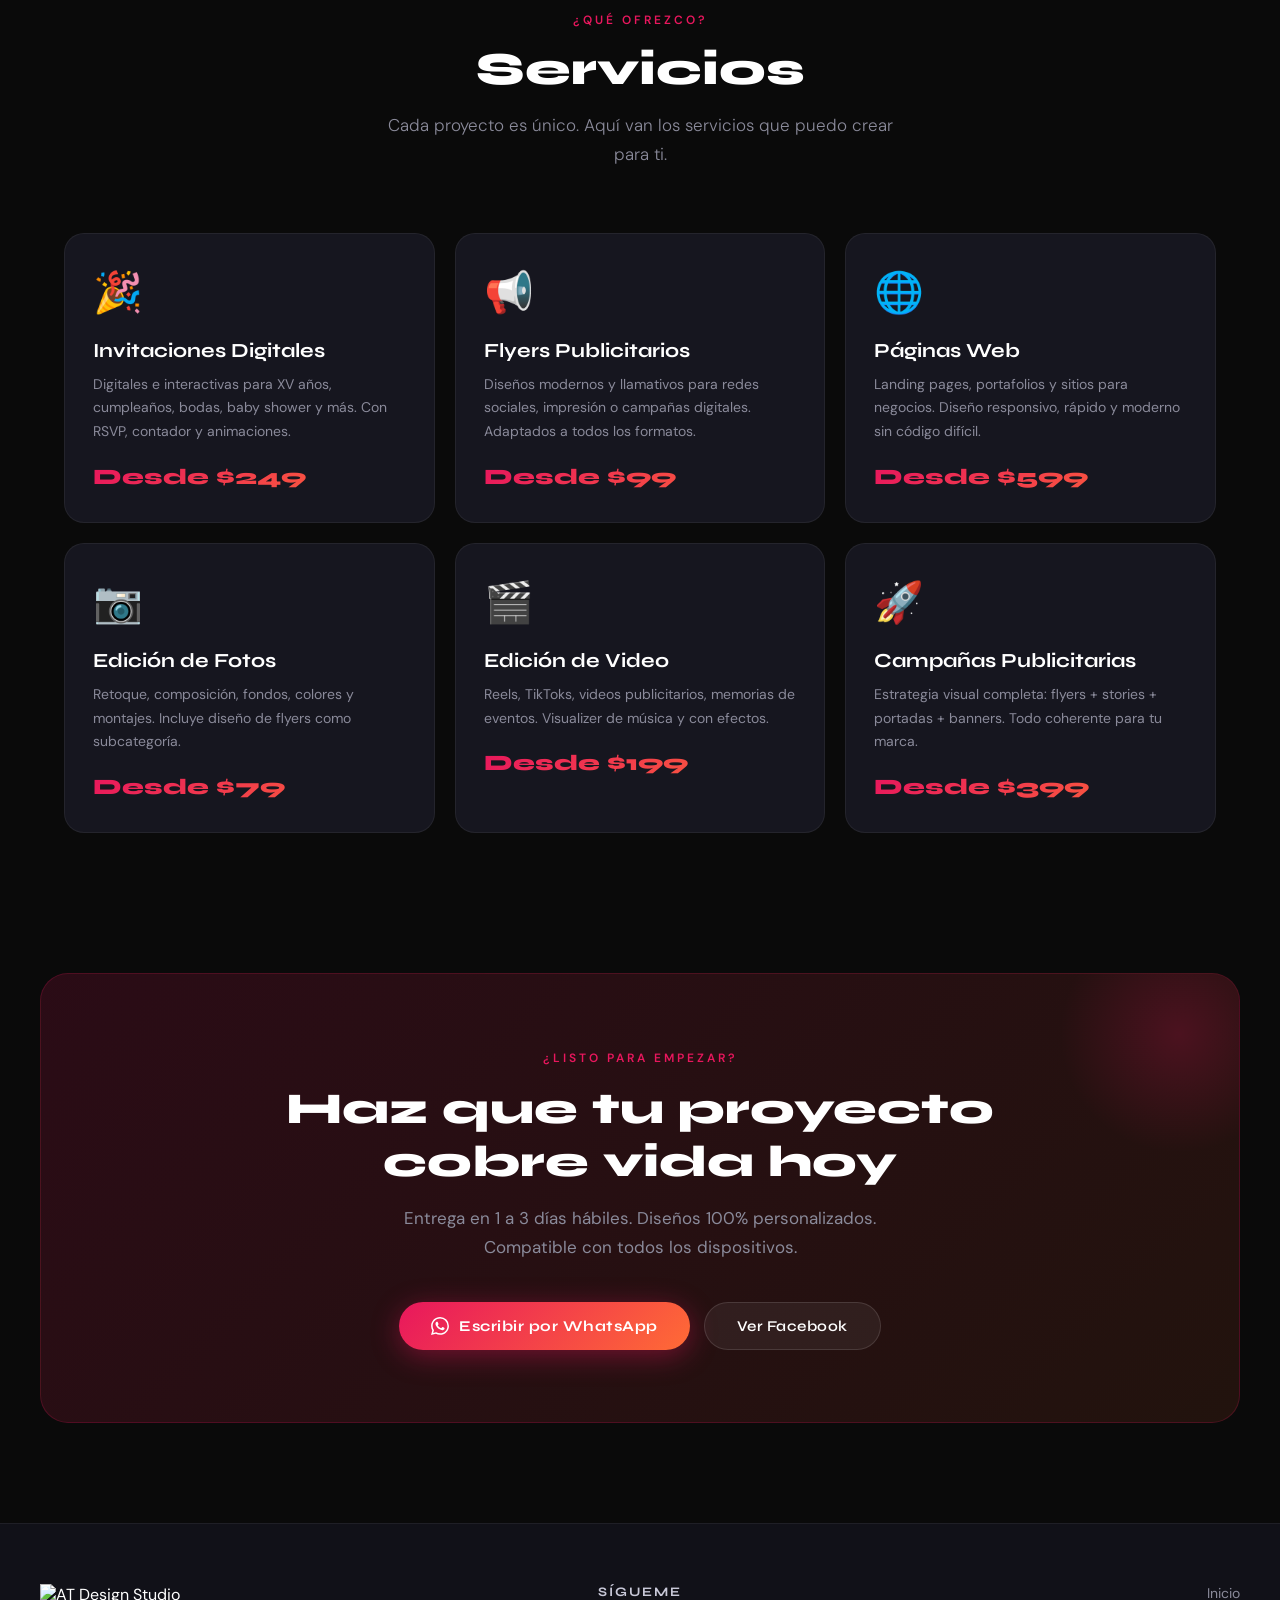
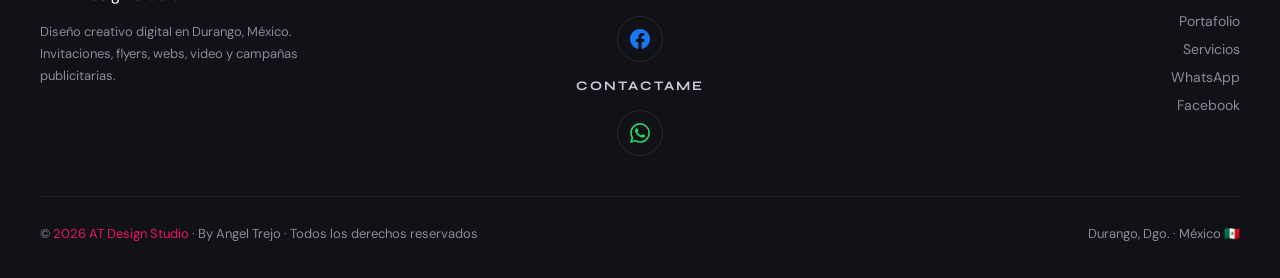
==== commit 7349e575: "Add files via upload" ====
--- a/index.html
+++ b/index.html
@@ -58,7 +58,7 @@
   </h1>
 
   <p class="hero-sub">
-    Invitaciones digitales interactivas, flyers, páginas web, edición de video y campañas publicitarias. Todo lo que tu marca necesita para brillar.
+    Invitaciones digitales e interactivas, flyers, páginas web, edición de video y campañas publicitarias. Todo lo que tu marca necesita para brillar.
   </p>
 
   <div class="hero-btns">
@@ -135,7 +135,7 @@
   <!-- Filtros de categoría -->
   <div class="cat-nav reveal">
     <button class="cat-btn active" onclick="filterCat('todo')">✦ Todo</button>
-    <button class="cat-btn" onclick="filterCat('invitaciones')">🎉 Invitaciones Web</button>
+    <button class="cat-btn" onclick="filterCat('invitaciones')">🎉 Invitaciones Digitales</button>
     <button class="cat-btn" onclick="filterCat('flyers')">📢 Flyers</button>
     <button class="cat-btn" onclick="filterCat('web')">🌐 Páginas Web</button>
     <button class="cat-btn" onclick="filterCat('fotos')">📷 Edición de Fotos</button>
@@ -152,7 +152,7 @@
       <div class="card-thumb">
         <img src="https://i.ibb.co/1YrXtsjt/Captura-de-pantalla-20.png" alt="Flyer Invitaciones" style="width:100%;height:100%;object-fit:cover" loading="lazy">
         <div class="card-badge">Invitación Web</div>
-        <div class="card-new">NUEVO</div>
+        <div class="card-new"></div>
       </div>
       <div class="card-body">
         <div class="card-cat">Invitaciones Web</div>
@@ -170,7 +170,7 @@
       <div class="card-thumb">
         <img src="https://i.ibb.co/YF8syQbH/Captura-de-pantalla-35.png" alt="Flyer Invitaciones" style="width:100%;height:100%;object-fit:cover" loading="lazy">
         <div class="card-badge">Invitación Web</div>
-        <div class="card-new">NUEVO</div>
+        <div class="card-new"></div>
       </div>
       <div class="card-body">
         <div class="card-cat">Invitaciones Web</div>
@@ -188,7 +188,7 @@
       <div class="card-thumb">
         <img src="https://i.ibb.co/ZpqwKC5D/Captura-de-pantalla-21.png" alt="Flyer Invitaciones" style="width:100%;height:100%;object-fit:cover" loading="lazy">
         <div class="card-badge">Invitación Web</div>
-        <div class="card-new">NUEVO</div>
+        <div class="card-new"></div>
       </div>
       <div class="card-body">
         <div class="card-cat">Invitaciones Web</div>
@@ -218,6 +218,65 @@
         </div>
       </div>
     </div>
+
+    <div class="project-card visible" data-cat="invitaciones"
+         onclick="openProject({title:'Invitación Graduacion Preescolar · Maria Tema Bluey ',desc:'Invitación En video, Tematica de Bluey, incluyen 2 fotografias dentro del video.',cat:'Invitaciones en video',tags:['Video','HD','Tema Bluey'],url:'https://www.tiktok.com/@eduardo_at_design_studio/video/7645173206613052689?is_from_webapp=1&sender_device=pc&web_id=7630303453944563218',img:'PROMO12_SRC',type:'image'})">
+      <div class="card-thumb">
+        <img src="https://i.ibb.co/HpVDNHn7/Captura-de-pantalla-54.png" alt="Flyer Invitaciones" style="width:100%;height:100%;object-fit:cover" loading="lazy">
+        <div class="card-badge">Invitación en video</div>
+        <div class="card-new">NUEVO</div>
+      </div>
+      <div class="card-body">
+        <div class="card-cat">Invitacion en video</div>
+        <div class="card-title">Graduacion Maria · Tema Bluey</div>
+        <div class="card-desc">Invitación Digital Tema Bluey, Incluye tema de la caricatura, dos fotografias de la festejada y mas.</div>
+        <div class="card-footer">
+          <div class="card-tags"><span class="card-tag">Infantil</span><span class="card-tag">Digital</span></div>
+          <div class="card-arrow">→</div>
+        </div>
+      </div>
+    </div>
+
+    <div class="project-card visible" data-cat="invitaciones"
+         onclick="openProject({title:'Invitación 1 añito · Juan Antonio Tema Goku Bebe ',desc:'Invitación En video, Tematica de Goku Bebe, incluye 1 fotografias dentro del video.',cat:'Invitaciones en video',tags:['Video','HD','Tema Goku Bebe'],url:'https://www.tiktok.com/@eduardo_at_design_studio/video/7645183516325563656?is_from_webapp=1&sender_device=pc&web_id=7630303453944563218',img:'PROMO13_SRC',type:'image'})">
+      <div class="card-thumb">
+        <img src="https://i.ibb.co/XfCQmsG7/Captura-de-pantalla-58.png" alt="Flyer Invitaciones" style="width:100%;height:100%;object-fit:cover" loading="lazy">
+        <div class="card-badge">Invitación en video</div>
+        <div class="card-new">NUEVO</div>
+      </div>
+      <div class="card-body">
+        <div class="card-cat">Invitacion en video</div>
+        <div class="card-title">Primer añito Juan Antonio · Tema Goku Babe</div>
+        <div class="card-desc">Invitación Digital Tema Goku Bebe, Incluye tema de la caricatura, una fotografia del festejado y mas.</div>
+        <div class="card-footer">
+          <div class="card-tags"><span class="card-tag">Infantil</span><span class="card-tag">Digital</span></div>
+          <div class="card-arrow">→</div>
+        </div>
+      </div>
+    </div>
+
+
+     <div class="project-card visible" data-cat="invitaciones"
+         onclick="openProject({title:'Invitación Graduacion Preescolar · Velia Tema La Casa de las Muñecas de Gabby ',desc:'Invitación En video, Tematica de La Casa de las Muñecas de Gabby, incluyen 2 fotografias dentro del video, musica en alta calidad y video en HD',cat:'Invitaciones en video',tags:['Video','HD','Tema La Casa de las Muñecas de Gabby'],url:'https://www.tiktok.com/@eduardo_at_design_studio/video/7645191849308589320?is_from_webapp=1&sender_device=pc&web_id=7630303453944563218',img:'PROMO14_SRC',type:'image'})">
+      <div class="card-thumb">
+        <img src="https://i.ibb.co/BmzkGf8/Captura-de-pantalla-56.png" alt="Flyer Invitaciones" style="width:100%;height:100%;object-fit:cover" loading="lazy">
+        <div class="card-badge">Invitación en video</div>
+        <div class="card-new">NUEVO</div>
+      </div>
+      <div class="card-body">
+        <div class="card-cat">Invitacion en video</div>
+        <div class="card-title">Graduacion Velia · Tema La Casa de las Muñecas de Gabby</div>
+        <div class="card-desc">Invitación Digital Tema La Casa de las Muñecas de Gabby, Incluye tema de la caricatura, dos fotografias de la festejada y mas.</div>
+        <div class="card-footer">
+          <div class="card-tags"><span class="card-tag">Infantil</span><span class="card-tag">Digital</span></div>
+          <div class="card-arrow">→</div>
+        </div>
+      </div>
+    </div>
+
+    
+
+
 
     <div class="project-card visible" data-cat="invitaciones add-placeholder"
          onclick="showAddPrompt('invitaciones')">
@@ -390,7 +449,7 @@
   <div class="services-grid reveal">
     <div class="service-card">
       <span class="service-icon">🎉</span>
-      <div class="service-name">Invitaciones Web</div>
+      <div class="service-name">Invitaciones Digitales</div>
       <div class="service-desc">Digitales e interactivas para XV años, cumpleaños, bodas, baby shower y más. Con RSVP, contador y animaciones.</div>
       <div class="service-price">Desde $249</div>
     </div>
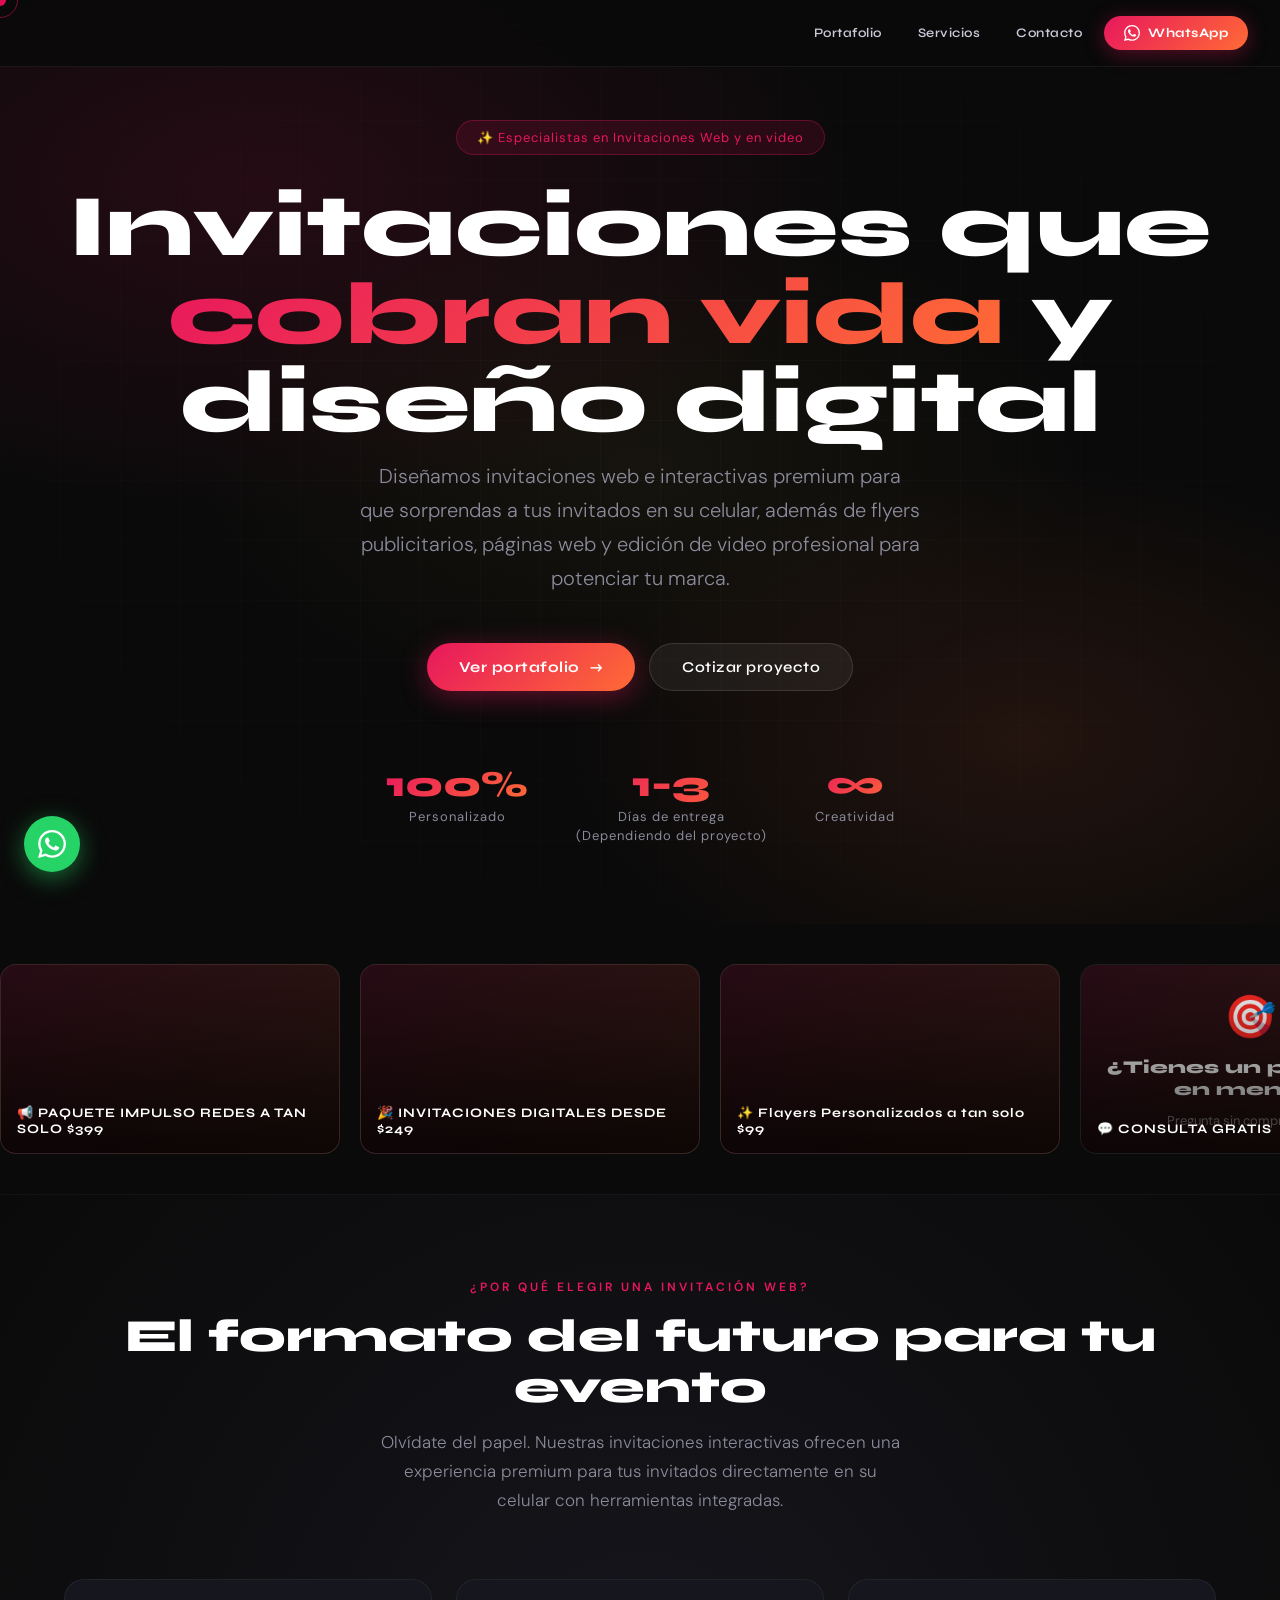
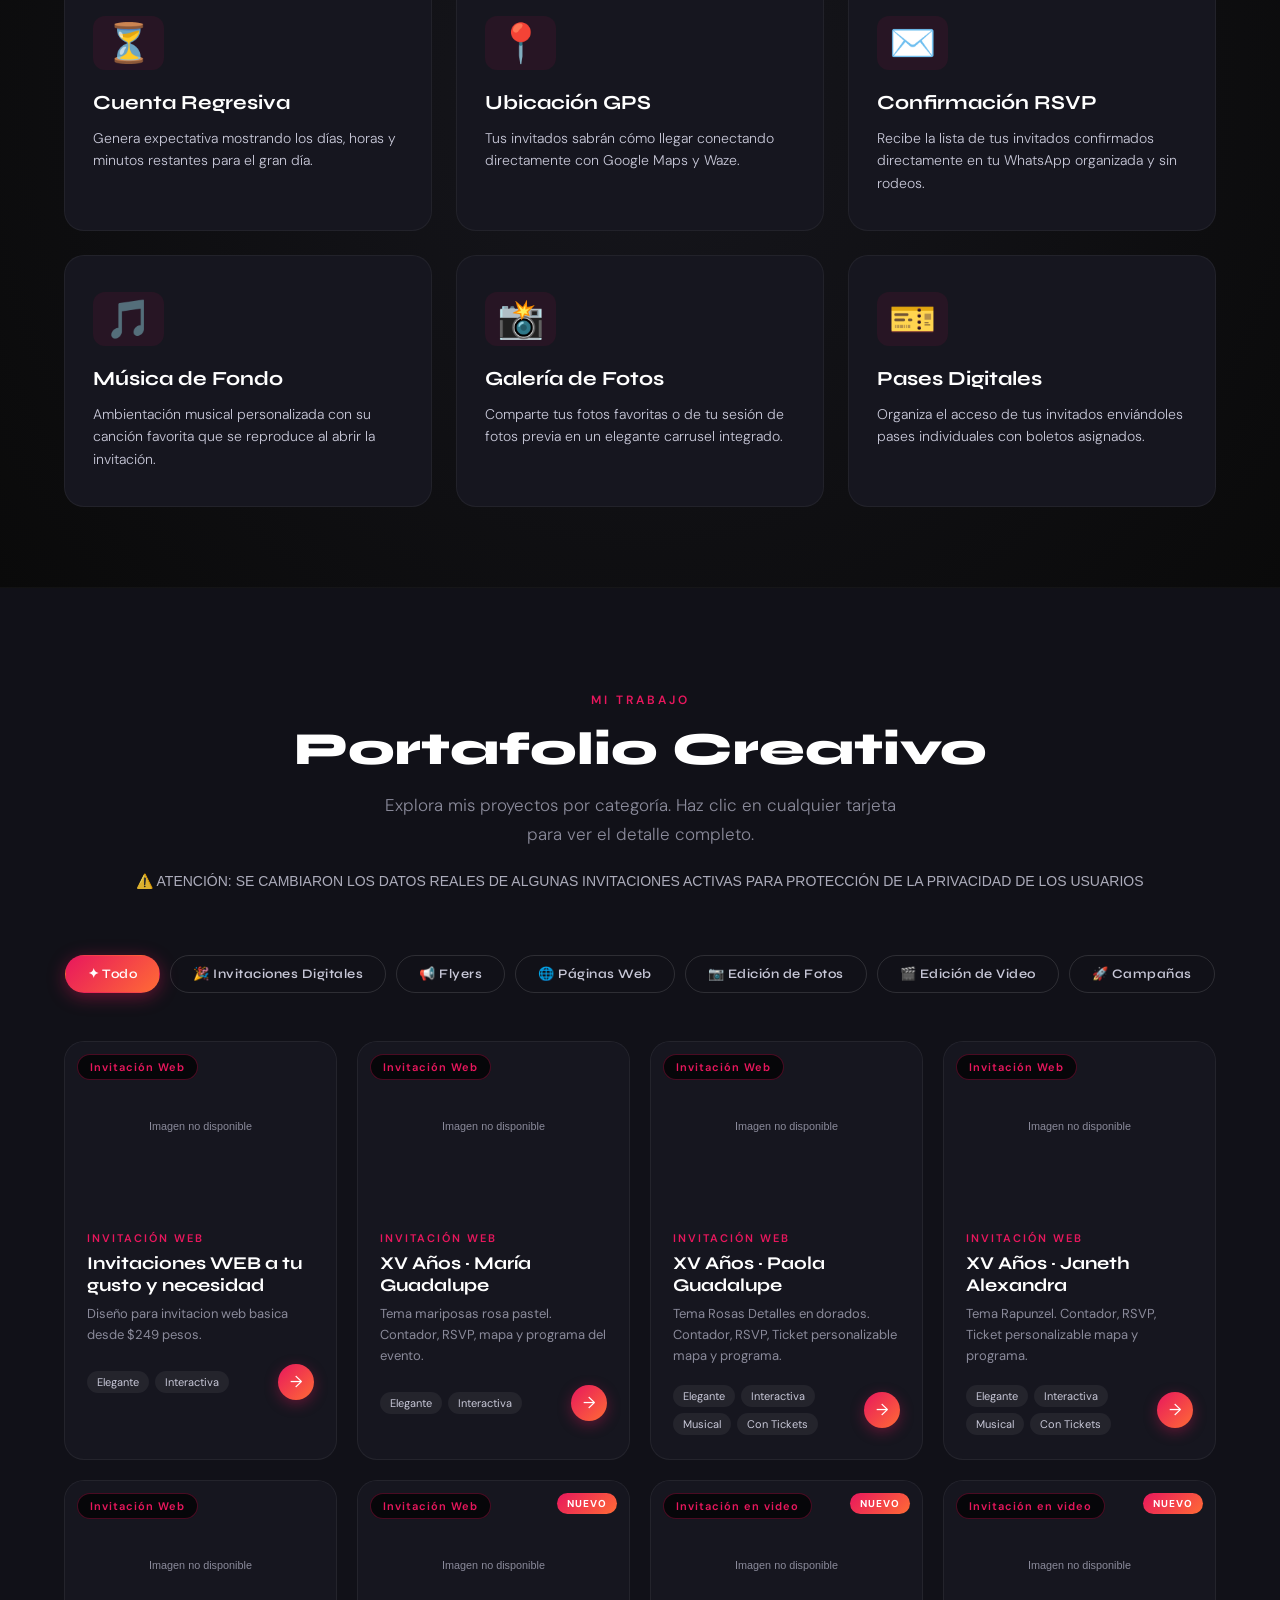
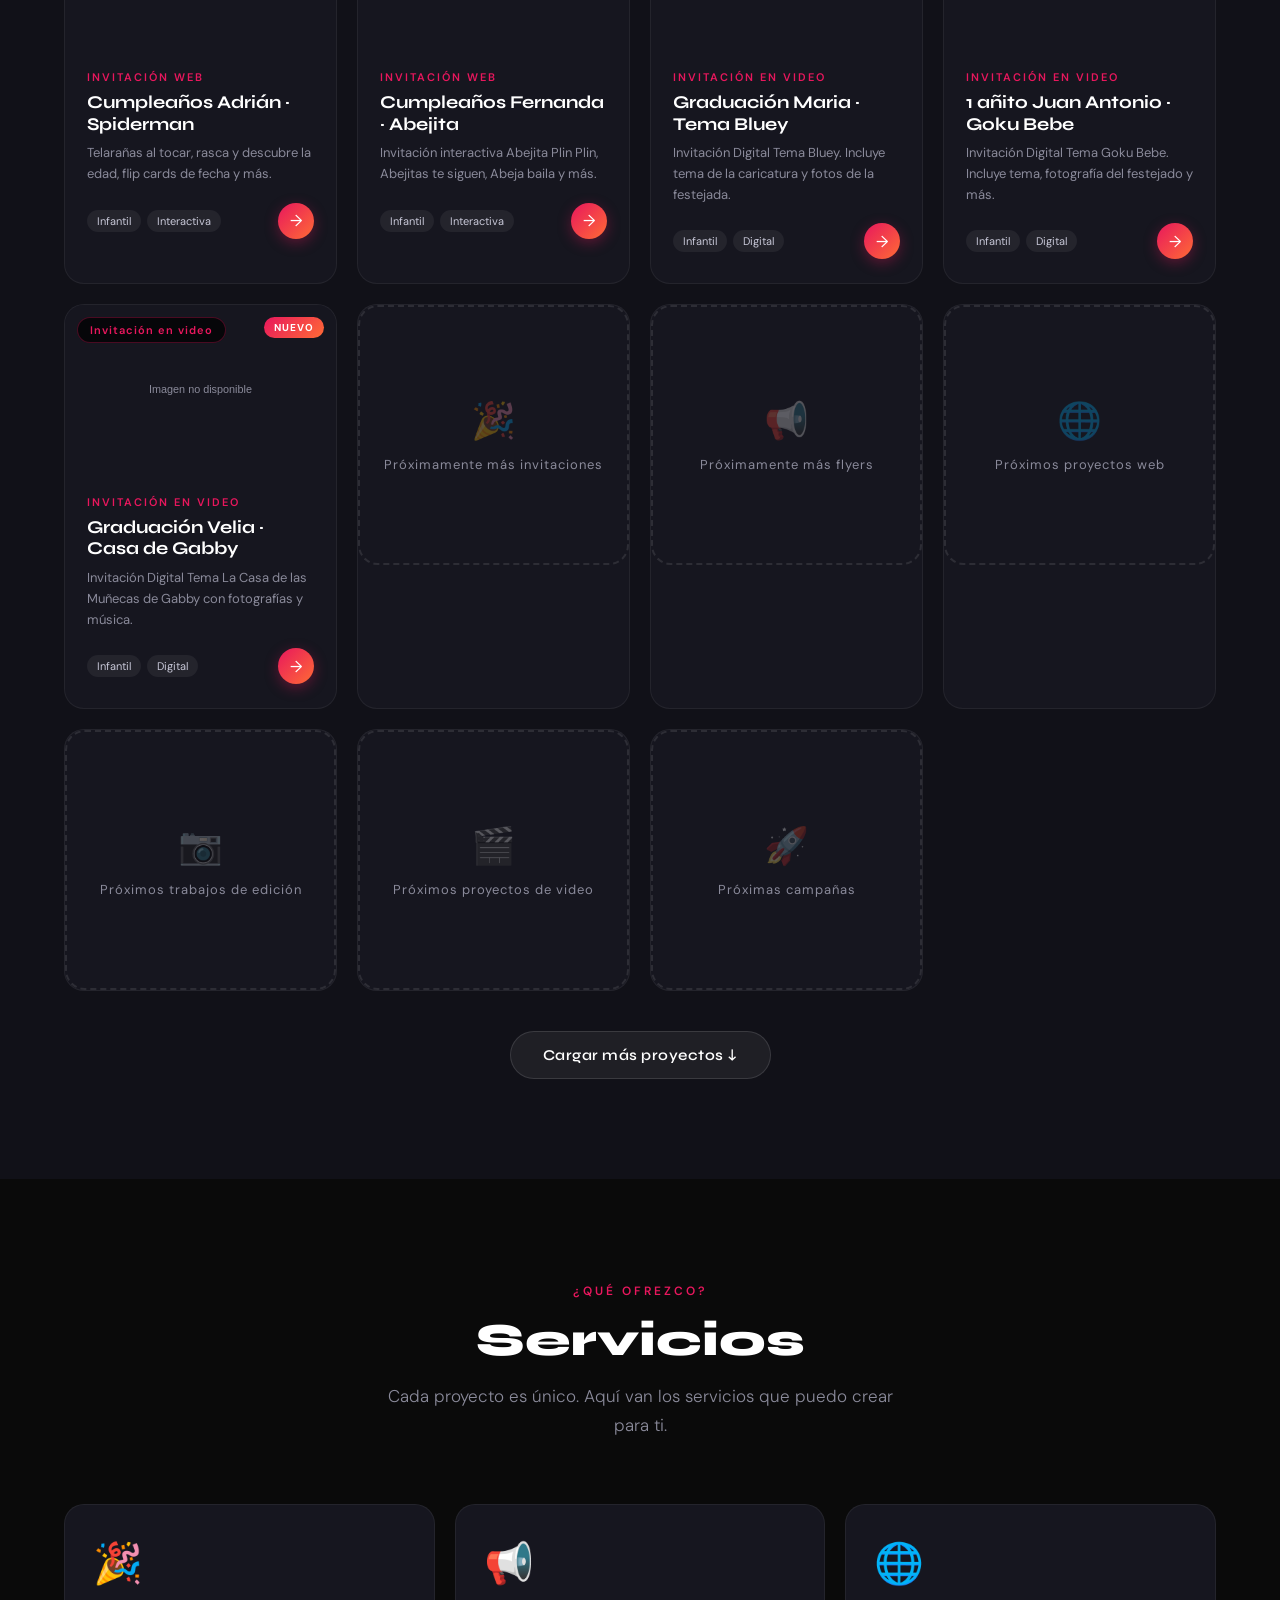
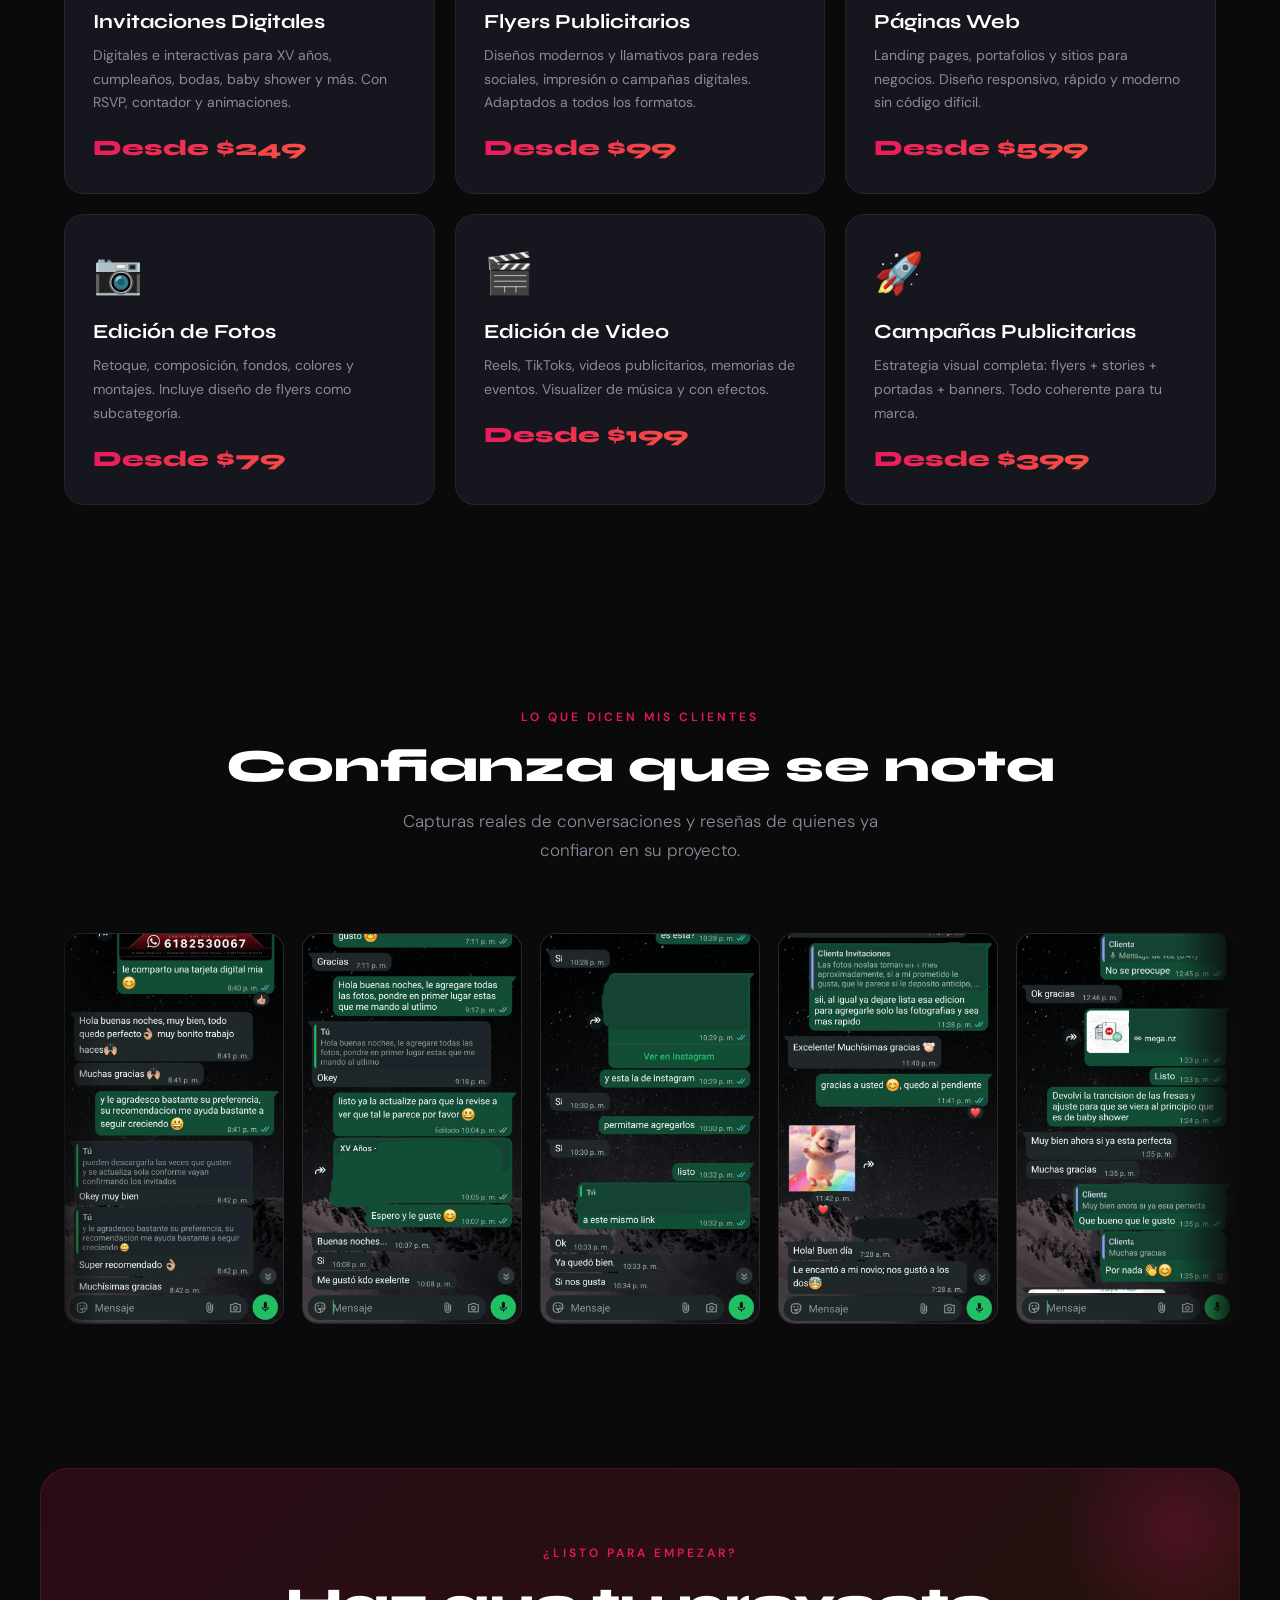
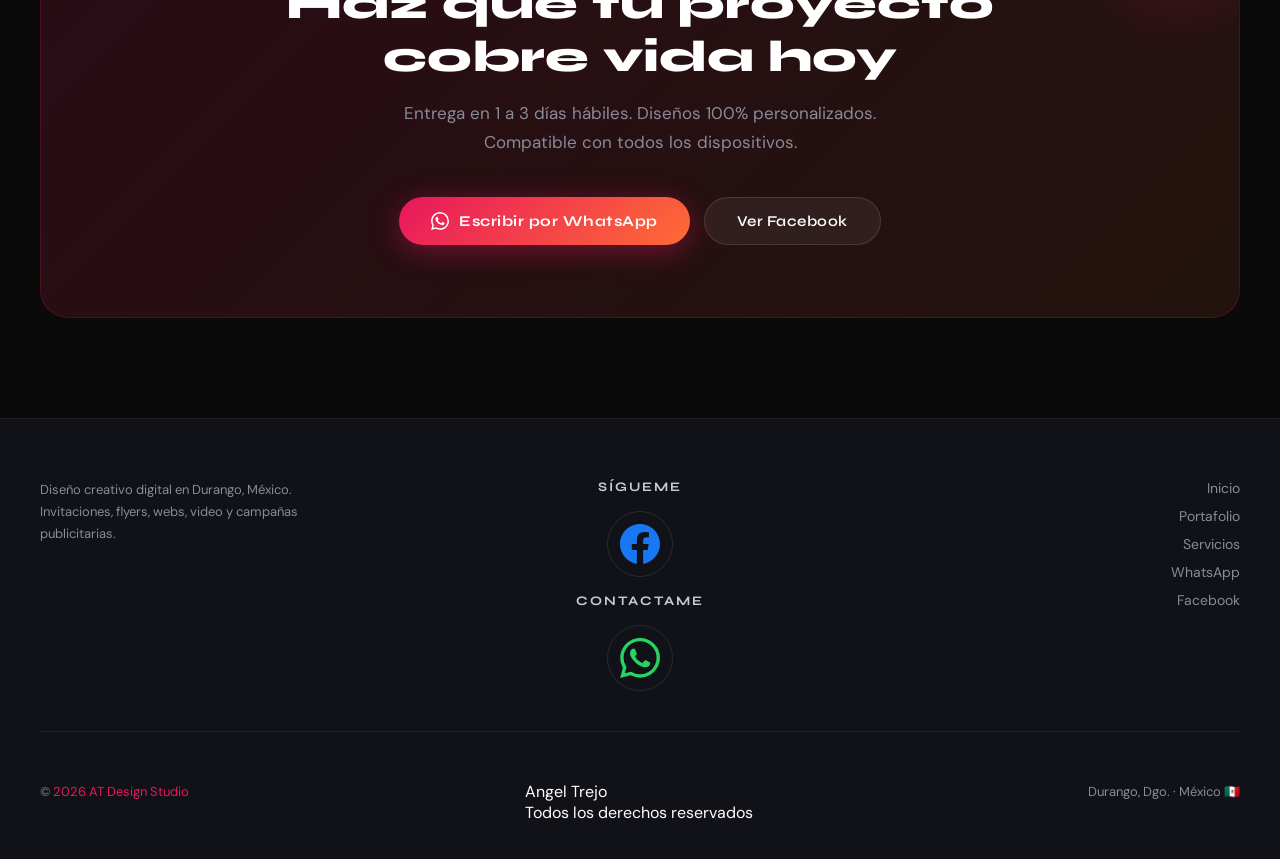
==== commit 87358151: "Add files via upload" ====
--- a/index.html
+++ b/index.html
@@ -4,10 +4,41 @@
 <meta charset="UTF-8">
 <meta name="viewport" content="width=device-width, initial-scale=1.0">
 <title>AT Design Studio · Portafolio Creativo</title>
+<meta name="description" content="Invitaciones digitales interactivas, flyers, páginas web y edición de video en Durango, México. Diseños 100% personalizados con entrega en 1 a 3 días.">
+
+<!-- Favicon -->
+<link rel="icon" type="image/png" href="https://i.ibb.co/23Mg6CwR/Firma-3-1.png">
+<link rel="apple-touch-icon" href="https://i.ibb.co/23Mg6CwR/Firma-3-1.png">
+
+<!-- Open Graph / WhatsApp / Facebook -->
+<meta property="og:type" content="website">
+<meta property="og:title" content="AT Design Studio · Invitaciones Digitales, Flyers y Diseño Web">
+<meta property="og:description" content="Invitaciones digitales interactivas, flyers, páginas web y edición de video en Durango, México. Diseños 100% personalizados con entrega en 1 a 3 días.">
+<meta property="og:image" content="https://i.ibb.co/23Mg6CwR/Firma-3-1.png">
+<meta property="og:url" content="https://atdesignstudio.com/">
+<meta property="og:locale" content="es_MX">
+
+<!-- Twitter Card -->
+<meta name="twitter:card" content="summary_large_image">
+<meta name="twitter:title" content="AT Design Studio · Invitaciones Digitales, Flyers y Diseño Web">
+<meta name="twitter:description" content="Invitaciones digitales interactivas, flyers, páginas web y edición de video en Durango, México.">
+<meta name="twitter:image" content="https://i.ibb.co/23Mg6CwR/Firma-3-1.png">
+
+<!-- Preconnect para acelerar la carga de Google Fonts -->
+<link rel="preconnect" href="https://fonts.googleapis.com">
+<link rel="preconnect" href="https://fonts.gstatic.com" crossorigin>
 <link href="https://fonts.googleapis.com/css2?family=Syne:wght@400;600;700;800&family=DM+Sans:ital,wght@0,300;0,400;0,500;1,300&display=swap" rel="stylesheet">
 
 <link href="style.css" rel="stylesheet">
 
+<!-- Google Analytics (GA4) — reemplaza G-XXXXXXXXXX con tu ID real de Google Analytics -->
+<script async src="https://www.googletagmanager.com/gtag/js?id=G-XXXXXXXXXX"></script>
+<script>
+  window.dataLayer = window.dataLayer || [];
+  function gtag(){dataLayer.push(arguments);}
+  gtag('js', new Date());
+  gtag('config', 'G-XXXXXXXXXX');
+</script>
 
 </head>
 <body>
@@ -18,7 +49,7 @@
 
 <!-- ============ NAVBAR ============ -->
 <nav id="navbar">
-  <a href="#inicio" class="nav-logo"><img src="https://i.ibb.co/23Mg6CwR/Firma-3-1.png" >
+  <a href="#inicio" class="nav-logo"><img src="https://i.ibb.co/23Mg6CwR/Firma-3-1.png" alt="AT Design Studio" onerror="this.style.display='none'">
 </a>
 
 
@@ -32,7 +63,7 @@
       WhatsApp
     </a>
   </div>
-  <div class="nav-hamburger" id="hamburger" onclick="toggleMobileNav()">
+  <div class="nav-hamburger" id="hamburger" onclick="toggleMobileNav()" role="button" tabindex="0" aria-label="Abrir menú de navegación" aria-expanded="false" onkeydown="if(event.key==='Enter'||event.key===' '){event.preventDefault();toggleMobileNav()}">
     <span></span><span></span><span></span>
   </div>
 </nav>
@@ -47,18 +78,19 @@
 
 
 <!-- ============ HERO ============ -->
+<!-- ============ HERO ============ -->
 <section class="hero" id="inicio">
   <div class="hero-bg"></div>
   <div class="hero-grid"></div>
 
-  <div class="hero-tag">✦ Estudio Creativo Digital · Durango, México</div>
+  <div class="hero-tag">✨ Especialistas en Invitaciones Web y en video</div>
 
   <h1 class="hero-title">
-    Diseños que<br><span class="accent">enamoran</span> y<br>venden
+    Invitaciones que<br><span class="accent">cobran vida</span> y<br>diseño digital
   </h1>
 
   <p class="hero-sub">
-    Invitaciones digitales e interactivas, flyers, páginas web, edición de video y campañas publicitarias. Todo lo que tu marca necesita para brillar.
+    Diseñamos invitaciones web e interactivas premium para que sorprendas a tus invitados en su celular, además de flyers publicitarios, páginas web y edición de video profesional para potenciar tu marca.
   </p>
 
   <div class="hero-btns">
@@ -93,19 +125,19 @@
   <div class="promo-track" id="promo-track">
     <!-- se duplica por JS para loop infinito -->
     <div class="promo-card" onclick="openLightbox('promo1')">
-      <img src="https://i.ibb.co/S74bkzHR/Chat-GPT-Image-4-may-2026-07-05-21-p-m.png" alt="Paquete Impulso Redes">
+      <img src="https://i.ibb.co/S74bkzHR/Chat-GPT-Image-4-may-2026-07-05-21-p-m.png" alt="Paquete Impulso Redes" loading="lazy" onerror="this.closest('.promo-card').style.background='linear-gradient(135deg,#e8175d22,#ff6b3522)';this.remove()">
 
 
       <div class="promo-overlay"><span class="promo-label">📢 PAQUETE IMPULSO REDES A TAN SOLO $399</span></div>
     </div>
     <div class="promo-card" onclick="openLightbox('promo2')">
-      <img src="https://i.ibb.co/5gCmqtFX/Chat-GPT-Image-4-may-2026-07-05-08-p-m.png" alt="Invitaciones Digitales">
+      <img src="https://i.ibb.co/5gCmqtFX/Chat-GPT-Image-4-may-2026-07-05-08-p-m.png" alt="Invitaciones Digitales" loading="lazy" onerror="this.closest('.promo-card').style.background='linear-gradient(135deg,#e8175d22,#ff6b3522)';this.remove()">
 
       <div class="promo-overlay"><span class="promo-label">🎉 INVITACIONES DIGITALES DESDE $249</span></div>
     </div>
 
     <div class="promo-card" onclick="openLightbox('promo3')">
-      <img src="https://i.ibb.co/NgJqp5DW/Chat-GPT-Image-5-may-2026-08-29-55-p-m.png" alt="Flayers">
+      <img src="https://i.ibb.co/DfxpW2FH/Chat-GPT-Image-2-jun-2026-10-04-36-p-m.png" alt="Flayers" loading="lazy" onerror="this.closest('.promo-card').style.background='linear-gradient(135deg,#e8175d22,#ff6b3522)';this.remove()">
 
 
       <div class="promo-overlay"><span class="promo-label">✨ Flayers Personalizados a tan solo $99</span></div>
@@ -120,6 +152,51 @@
       <div class="promo-overlay"><span class="promo-label">💬 CONSULTA GRATIS</span></div>
     </div>
   </div>
+</div>
+
+
+<!-- ============ WEB INVITATION FEATURES ============ -->
+<div class="features-section-wrapper">
+  <section class="invitation-features reveal">
+    <div class="section-header">
+      <div class="section-eyebrow">¿Por qué elegir una invitación web?</div>
+      <h2 class="section-title">El formato del futuro para tu evento</h2>
+      <p class="section-desc">Olvídate del papel. Nuestras invitaciones interactivas ofrecen una experiencia premium para tus invitados directamente en su celular con herramientas integradas.</p>
+    </div>
+    
+    <div class="features-grid">
+      <div class="feature-box">
+        <div class="feature-icon">⏳</div>
+        <h3>Cuenta Regresiva</h3>
+        <p>Genera expectativa mostrando los días, horas y minutos restantes para el gran día.</p>
+      </div>
+      <div class="feature-box">
+        <div class="feature-icon">📍</div>
+        <h3>Ubicación GPS</h3>
+        <p>Tus invitados sabrán cómo llegar conectando directamente con Google Maps y Waze.</p>
+      </div>
+      <div class="feature-box">
+        <div class="feature-icon">✉️</div>
+        <h3>Confirmación RSVP</h3>
+        <p>Recibe la lista de tus invitados confirmados directamente en tu WhatsApp organizada y sin rodeos.</p>
+      </div>
+      <div class="feature-box">
+        <div class="feature-icon">🎵</div>
+        <h3>Música de Fondo</h3>
+        <p>Ambientación musical personalizada con su canción favorita que se reproduce al abrir la invitación.</p>
+      </div>
+      <div class="feature-box">
+        <div class="feature-icon">📸</div>
+        <h3>Galería de Fotos</h3>
+        <p>Comparte tus fotos favoritas o de tu sesión de fotos previa en un elegante carrusel integrado.</p>
+      </div>
+      <div class="feature-box">
+        <div class="feature-icon">🎫</div>
+        <h3>Pases Digitales</h3>
+        <p>Organiza el acceso de tus invitados enviándoles pases individuales con boletos asignados.</p>
+      </div>
+    </div>
+  </section>
 </div>
 
 
@@ -129,312 +206,30 @@
   <div class="section-header reveal">
     <div class="section-eyebrow">Mi trabajo</div>
     <h2 class="section-title">Portafolio Creativo</h2>
-    <p class="section-desc">Explora mis proyectos por categoría. Haz clic en cualquier tarjeta para ver el detalle completo. </p><br><P><span style="font-family: 'Arial', sans-serif;  font-size: 20px;">ATENCION!!! SE CAMBIARON DATOS REALES DE ALGUNAS INVITACIONES QUE ESTAN ACTIVAS, PARA PROTECCION DE USUARIOS</span></p>
+    <p class="section-desc">Explora mis proyectos por categoría. Haz clic en cualquier tarjeta para ver el detalle completo.</p><br>
+    <p><span style="font-family: 'Arial', sans-serif; font-size: 14px; color: var(--gris-claro); opacity: 0.85;">⚠️ ATENCIÓN: SE CAMBIARON LOS DATOS REALES DE ALGUNAS INVITACIONES ACTIVAS PARA PROTECCIÓN DE LA PRIVACIDAD DE LOS USUARIOS</span></p>
   </div>
 
   <!-- Filtros de categoría -->
   <div class="cat-nav reveal">
-    <button class="cat-btn active" onclick="filterCat('todo')">✦ Todo</button>
-    <button class="cat-btn" onclick="filterCat('invitaciones')">🎉 Invitaciones Digitales</button>
-    <button class="cat-btn" onclick="filterCat('flyers')">📢 Flyers</button>
-    <button class="cat-btn" onclick="filterCat('web')">🌐 Páginas Web</button>
-    <button class="cat-btn" onclick="filterCat('fotos')">📷 Edición de Fotos</button>
-    <button class="cat-btn" onclick="filterCat('video')">🎬 Edición de Video</button>
-    <button class="cat-btn" onclick="filterCat('campanas')">🚀 Campañas</button>
-  </div>
-
-  <!-- Grid -->
+    <button class="cat-btn active" onclick="filterCat('todo', this)">✦ Todo</button>
+    <button class="cat-btn" onclick="filterCat('invitaciones', this)">🎉 Invitaciones Digitales</button>
+    <button class="cat-btn" onclick="filterCat('flyers', this)">📢 Flyers</button>
+    <button class="cat-btn" onclick="filterCat('web', this)">🌐 Páginas Web</button>
+    <button class="cat-btn" onclick="filterCat('fotos', this)">📷 Edición de Fotos</button>
+    <button class="cat-btn" onclick="filterCat('video', this)">🎬 Edición de Video</button>
+    <button class="cat-btn" onclick="filterCat('campanas', this)">🚀 Campañas</button>
+  </div>
+
+  <!-- Grid Dinámico -->
   <div class="portfolio-grid reveal" id="portfolio-grid">
-
-    <!-- INVITACIONES -->
-    <div class="project-card visible" data-cat="invitaciones"
-         onclick="openProject({title:'Invitación XV Años · María Guadalupe',desc:'Invitación digital elegante con tema de rosas con detalle en dorado, código de vestimenta, contador regresivo, ubicación, musica de fondo y confirmación de asistencia RSVP.',cat:'Invitaciones Web',tags:['HTML','Interactiva','Mariposas', 'Musica de fondo'],url:'https://invitacionxvdigital.netlify.app/',img:'PROMO4_SRC',type:'image'})">
-      <div class="card-thumb">
-        <img src="https://i.ibb.co/1YrXtsjt/Captura-de-pantalla-20.png" alt="Flyer Invitaciones" style="width:100%;height:100%;object-fit:cover" loading="lazy">
-        <div class="card-badge">Invitación Web</div>
-        <div class="card-new"></div>
-      </div>
-      <div class="card-body">
-        <div class="card-cat">Invitaciones Web</div>
-        <div class="card-title">XV Años · María Guadalupe</div>
-        <div class="card-desc">Tema mariposas rosa pastel. Contador, RSVP, mapa y programa del evento.</div>
-        <div class="card-footer">
-          <div class="card-tags"><span class="card-tag">Elegante</span><span class="card-tag">Interactiva</span></div>
-          <div class="card-arrow">→</div>
-        </div>
-      </div>
-    </div>
-
-      <div class="project-card visible" data-cat="invitaciones"
-         onclick="openProject({title:'Invitación XV Años · Paola Guadalupe',desc:'Invitación digital elegante con tema de mariposas, código de vestimenta, contador regresivo, ubicación, con tickets personalizables para la entrada del salon y confirmación de asistencia RSVP.',cat:'Invitaciones Web',tags:['HTML','Interactiva','Ticket', ,'Personalizable'],url:'https://ejemplo-de-invitacion-xv-tickets.vercel.app/',img:'PROMO8_SRC',type:'image'})">
-      <div class="card-thumb">
-        <img src="https://i.ibb.co/YF8syQbH/Captura-de-pantalla-35.png" alt="Flyer Invitaciones" style="width:100%;height:100%;object-fit:cover" loading="lazy">
-        <div class="card-badge">Invitación Web</div>
-        <div class="card-new"></div>
-      </div>
-      <div class="card-body">
-        <div class="card-cat">Invitaciones Web</div>
-        <div class="card-title">XV Años · Paola Guadalupe</div>
-        <div class="card-desc">Tema Rosas Detalles en dorados. Contador, RSVP, Tiket personalizable mapa y programa del evento.</div>
-        <div class="card-footer">
-          <div class="card-tags"><span class="card-tag">Elegante</span><span class="card-tag">Interactiva</span><span class="card-tag">Musical</span><span class="card-tag">Con Tickets personalizables</span></div>
-          <div class="card-arrow">→</div>
-        </div>
-      </div>
-    </div>
-
-    <div class="project-card visible" data-cat="invitaciones"
-         onclick="openProject({title:'Invitación Cumpleaños · Adrián Spiderman',desc:'Invitación interactiva con telarañas animadas, rasca y descubre el número, flip cards de fecha, zona de disparo y confirmación épica.',cat:'Invitaciones Web',tags:['HTML','Interactiva','Spiderman'],url:'https://invitacionspidermaninteractive.netlify.app/',img:'PROMO5_SRC',type:'image'})">
-      <div class="card-thumb">
-        <img src="https://i.ibb.co/ZpqwKC5D/Captura-de-pantalla-21.png" alt="Flyer Invitaciones" style="width:100%;height:100%;object-fit:cover" loading="lazy">
-        <div class="card-badge">Invitación Web</div>
-        <div class="card-new"></div>
-      </div>
-      <div class="card-body">
-        <div class="card-cat">Invitaciones Web</div>
-        <div class="card-title">Cumpleaños Adrián · Spiderman</div>
-        <div class="card-desc">Telarañas al tocar, rasca y descubre la edad, flip cards de fecha y más.</div>
-        <div class="card-footer">
-          <div class="card-tags"><span class="card-tag">Infantil</span><span class="card-tag">Interactiva</span></div>
-          <div class="card-arrow">→</div>
-        </div>
-      </div>
-    </div>
-
-    <div class="project-card visible" data-cat="invitaciones"
-         onclick="openProject({title:'Invitación Cumpleaños · Fernanda Abejita chuiquitita',desc:'Invitación interactiva Abejita Chiquitita Plin Plin, Abejitas te siguen, Abeja baila, Zona de POLINIZACION con flores que giran.',cat:'Invitaciones Web',tags:['HTML','Interactiva','Abejita Chiquitita Plin Plin'],url:'https://abejita-chiquitita.vercel.app/',img:'PROMO9_SRC',type:'image'})">
-      <div class="card-thumb">
-        <img src="https://i.ibb.co/d4DmvpM9/Captura-de-pantalla-36.png" alt="Flyer Invitaciones" style="width:100%;height:100%;object-fit:cover" loading="lazy">
-        <div class="card-badge">Invitación Web</div>
-        <div class="card-new">NUEVO</div>
-      </div>
-      <div class="card-body">
-        <div class="card-cat">Invitaciones Web</div>
-        <div class="card-title">Cumpleaños Fernanda · Abejita Chiquitita</div>
-        <div class="card-desc">Invitación interactiva Abejita Plin Plin, Abejitas te siguen, Abeja baila y más.</div>
-        <div class="card-footer">
-          <div class="card-tags"><span class="card-tag">Infantil</span><span class="card-tag">Interactiva</span></div>
-          <div class="card-arrow">→</div>
-        </div>
-      </div>
-    </div>
-
-    <div class="project-card visible" data-cat="invitaciones"
-         onclick="openProject({title:'Invitación Graduacion Preescolar · Maria Tema Bluey ',desc:'Invitación En video, Tematica de Bluey, incluyen 2 fotografias dentro del video.',cat:'Invitaciones en video',tags:['Video','HD','Tema Bluey'],url:'https://www.tiktok.com/@eduardo_at_design_studio/video/7645173206613052689?is_from_webapp=1&sender_device=pc&web_id=7630303453944563218',img:'PROMO12_SRC',type:'image'})">
-      <div class="card-thumb">
-        <img src="https://i.ibb.co/HpVDNHn7/Captura-de-pantalla-54.png" alt="Flyer Invitaciones" style="width:100%;height:100%;object-fit:cover" loading="lazy">
-        <div class="card-badge">Invitación en video</div>
-        <div class="card-new">NUEVO</div>
-      </div>
-      <div class="card-body">
-        <div class="card-cat">Invitacion en video</div>
-        <div class="card-title">Graduacion Maria · Tema Bluey</div>
-        <div class="card-desc">Invitación Digital Tema Bluey, Incluye tema de la caricatura, dos fotografias de la festejada y mas.</div>
-        <div class="card-footer">
-          <div class="card-tags"><span class="card-tag">Infantil</span><span class="card-tag">Digital</span></div>
-          <div class="card-arrow">→</div>
-        </div>
-      </div>
-    </div>
-
-    <div class="project-card visible" data-cat="invitaciones"
-         onclick="openProject({title:'Invitación 1 añito · Juan Antonio Tema Goku Bebe ',desc:'Invitación En video, Tematica de Goku Bebe, incluye 1 fotografias dentro del video.',cat:'Invitaciones en video',tags:['Video','HD','Tema Goku Bebe'],url:'https://www.tiktok.com/@eduardo_at_design_studio/video/7645183516325563656?is_from_webapp=1&sender_device=pc&web_id=7630303453944563218',img:'PROMO13_SRC',type:'image'})">
-      <div class="card-thumb">
-        <img src="https://i.ibb.co/XfCQmsG7/Captura-de-pantalla-58.png" alt="Flyer Invitaciones" style="width:100%;height:100%;object-fit:cover" loading="lazy">
-        <div class="card-badge">Invitación en video</div>
-        <div class="card-new">NUEVO</div>
-      </div>
-      <div class="card-body">
-        <div class="card-cat">Invitacion en video</div>
-        <div class="card-title">Primer añito Juan Antonio · Tema Goku Babe</div>
-        <div class="card-desc">Invitación Digital Tema Goku Bebe, Incluye tema de la caricatura, una fotografia del festejado y mas.</div>
-        <div class="card-footer">
-          <div class="card-tags"><span class="card-tag">Infantil</span><span class="card-tag">Digital</span></div>
-          <div class="card-arrow">→</div>
-        </div>
-      </div>
-    </div>
-
-
-     <div class="project-card visible" data-cat="invitaciones"
-         onclick="openProject({title:'Invitación Graduacion Preescolar · Velia Tema La Casa de las Muñecas de Gabby ',desc:'Invitación En video, Tematica de La Casa de las Muñecas de Gabby, incluyen 2 fotografias dentro del video, musica en alta calidad y video en HD',cat:'Invitaciones en video',tags:['Video','HD','Tema La Casa de las Muñecas de Gabby'],url:'https://www.tiktok.com/@eduardo_at_design_studio/video/7645191849308589320?is_from_webapp=1&sender_device=pc&web_id=7630303453944563218',img:'PROMO14_SRC',type:'image'})">
-      <div class="card-thumb">
-        <img src="https://i.ibb.co/BmzkGf8/Captura-de-pantalla-56.png" alt="Flyer Invitaciones" style="width:100%;height:100%;object-fit:cover" loading="lazy">
-        <div class="card-badge">Invitación en video</div>
-        <div class="card-new">NUEVO</div>
-      </div>
-      <div class="card-body">
-        <div class="card-cat">Invitacion en video</div>
-        <div class="card-title">Graduacion Velia · Tema La Casa de las Muñecas de Gabby</div>
-        <div class="card-desc">Invitación Digital Tema La Casa de las Muñecas de Gabby, Incluye tema de la caricatura, dos fotografias de la festejada y mas.</div>
-        <div class="card-footer">
-          <div class="card-tags"><span class="card-tag">Infantil</span><span class="card-tag">Digital</span></div>
-          <div class="card-arrow">→</div>
-        </div>
-      </div>
-    </div>
-
-    
-
-
-
-    <div class="project-card visible" data-cat="invitaciones add-placeholder"
-         onclick="showAddPrompt('invitaciones')">
-      <div class="add-card">
-        <div class="add-icon">+</div>
-        <div class="add-text">Próximamente más ejemplos</div>
-      </div>
-    </div>
-
-    <!-- FLYERS -->
-    <div class="project-card visible" data-cat="flyers"
-         onclick="openProject({title:'Flyer · Paquete Impulso Redes',desc:'Flyer publicitario para paquete de contenido en redes sociales. 5 posts, 2 videos y 2 historias animadas. Diseño con efecto de profundidad y mockups de celular.',cat:'Flyers Publicitarios',tags:['Canva','Redes Sociales','Publicidad'],img:'PROMO1_SRC',type:'image'})">
-      <div class="card-thumb">
-        <img src="https://i.ibb.co/S74bkzHR/Chat-GPT-Image-4-may-2026-07-05-21-p-m.png" alt="Flyer Impulso Redes" style="width:100%;height:100%;object-fit:cover" loading="lazy">
-        <div class="card-badge">Flyer</div>
-      </div>
-      <div class="card-body">
-        <div class="card-cat">Flyers Publicitarios</div>
-        <div class="card-title">Paquete Impulso Redes</div>
-        <div class="card-desc">Diseño para paquete de contenido digital. $399 pesos todo incluido.</div>
-        <div class="card-footer">
-          <div class="card-tags"><span class="card-tag">Redes</span><span class="card-tag">Marketing</span></div>
-          <div class="card-arrow">→</div>
-        </div>
-      </div>
-    </div>
-
-    <div class="project-card visible" data-cat="flyers"
-         onclick="openProject({title:'Flyer · Invitaciones Digitales',desc:'Flyer promocional para servicio de invitaciones digitales e interactivas. Promoción de primavera con precio especial desde $249 pesos.',cat:'Flyers Publicitarios',tags:['Canva','Eventos','Promoción'],img:'PROMO2_SRC',type:'image'})">
-      <div class="card-thumb">
-        <img src="https://i.ibb.co/5gCmqtFX/Chat-GPT-Image-4-may-2026-07-05-08-p-m.png" alt="Flyer Invitaciones" style="width:100%;height:100%;object-fit:cover" loading="lazy">
-        <div class="card-badge">Flyer</div>
-      </div>
-      <div class="card-body">
-        <div class="card-cat">Flyers Publicitarios</div>
-        <div class="card-title">Promo Invitaciones Digitales</div>
-        <div class="card-desc">Flyer de temporada para invitaciones digitales e interactivas para fiestas.</div>
-        <div class="card-footer">
-          <div class="card-tags"><span class="card-tag">Eventos</span><span class="card-tag">Promo</span></div>
-          <div class="card-arrow">→</div>
-        </div>
-      </div>
-    </div>
-
-    <div class="project-card visible" data-cat="flyers add-placeholder"
-         onclick="showAddPrompt('flyers')">
-      <div class="add-card">
-        <div class="add-icon">+</div>
-        <div class="add-text">Próximamente más ejemplos</div>
-      </div>
-    </div>
-
-    <!-- WEB -->
-<div class="project-card visible" data-cat="web"
-         onclick="openProject({title:'Creacion de Elementos web · Paginas web',desc:'Creamos tu pagina web justo a tus necesidades',cat:'Sitio Web de Eventos',tags:['Web', 'Creacion','Frontend'],url:'https://la-troje-salon-de-eventos.netlify.app/', img:'PROMO7_SRC',type:'image'})">
-      <div class="card-thumb">
-        <img src="https://i.ibb.co/k60FbC8w/Captura-de-pantalla-23.png" alt="Edicion de Video" style="width:100%;height:100%;object-fit:cover" loading="lazy">
-        <div class="card-badge">Pagina Web</div>
-      </div>
-      <div class="card-body">
-        <div class="card-cat">Sitio Web de Eventos</div>
-        <div class="card-title">Creamos tu pagina web justo a tus necesidades</div>
-        <div class="card-desc">Creacion completa desde frontend hasta el backend.</div>
-        <div class="card-footer">
-          <div class="card-tags"><span class="card-tag">Web</span><span class="card-tag">Elementos</span></div>
-          <div class="card-arrow">→</div>
-        </div>
-      </div>
-    </div>
-
-    <div class="project-card visible" data-cat="web add-placeholder"
-         onclick="showAddPrompt('web')">
-      <div class="add-card">
-        <div class="add-icon">🌐</div>
-        <div class="add-text">Próximos proyectos web</div>
-      </div>
-    </div>
-
-    <!-- FOTOS -->
-     <div class="project-card visible" data-cat="fotos"
-         onclick="openProject({title:'Lona de Publicidad Tratamiento para el cabello',desc:'Diseñamos la lona de publicidad que necesitas,  y con la que sentirias que tu marca proyecta lo que te imaginabas, tenemos el diseño que te gusta, contactanos.',cat:'Lona de Publicidad',tags:['Canva','Lona','Publicidad'],img:'PROMO10_SRC',type:'image'})">
-      <div class="card-thumb">
-        <img src="https://i.ibb.co/HL7x87gB/Lona-de-publicidad-Tratamiento-Capilar.jpg" alt="Lona de publicidad" style="width:100%;height:100%;object-fit:cover" loading="lazy">
-        <div class="card-badge">Lona de publicidad</div>
-      </div>
-      <div class="card-body">
-        <div class="card-cat">Lona de publicidad Tratamiento cabello</div>
-        <div class="card-title">Creamos tu lona a tu estilo</div>
-        <div class="card-desc">Diseñamos tu lona de publicidad desde $99 pesos</div>
-        <div class="card-footer">
-          <div class="card-tags"><span class="card-tag">Lona</span><span class="card-tag">Marketing</span></div>
-          <div class="card-arrow">→</div>
-        </div>
-      </div>
-    </div>
-
-    <div class="project-card visible" data-cat="fotos"
-         onclick="openProject({title:'Lona de Publicidad Tratamiento de uñas',desc:'Diseñamos la lona de publicidad que necesitas, y con la que sentirias que tu marca proyecta lo que te imaginabas, tenemos el diseño que te gusta, contactanos.',cat:'Lona de Publicidad',tags:['Canva','Lona','Publicidad'],img:'PROMO11_SRC',type:'image'})">
-      <div class="card-thumb">
-        <img src="https://i.ibb.co/ymshRjRT/Lona-Alejandra-Rubin-1.jpg" alt="Lona de publicidad" style="width:100%;height:100%;object-fit:cover" loading="lazy">
-        <div class="card-badge">Lona de publicidad</div>
-      </div>
-      <div class="card-body">
-        <div class="card-cat">Lona de publicidad Tratamiento cabello</div>
-        <div class="card-title">Creamos tu lona a tu estilo</div>
-        <div class="card-desc">Diseñamos tu lona de publicidad desde $99 pesos</div>
-        <div class="card-footer">
-          <div class="card-tags"><span class="card-tag">Lona</span><span class="card-tag">Marketing</span></div>
-          <div class="card-arrow">→</div>
-        </div>
-      </div>
-    </div>
-
-    <div class="project-card visible" data-cat="fotos add-placeholder"
-         onclick="showAddPrompt('fotos')">
-      <div class="add-card">
-        <div class="add-icon">📷</div>
-        <div class="add-text">Próximos trabajos de edición</div>
-      </div>
-    </div>
-
-    <!-- VIDEO -->
-<div class="project-card visible" data-cat="video"
-         onclick="openProject({title:'Edicion de Video · Visualizer',desc:'Edicion de un video de musica Visualizer',cat:'Edicion de Video',tags:['Video', 'Edicion','Visualizer','Publicidad'],url:'https://www.youtube.com/watch?v=TT9qH5nSXx4&list=PLR4Zgwc32WNf3AMnBKuahu5pm4Dl2oQuw', img:'PROMO6_SRC',type:'image'})">
-      <div class="card-thumb">
-        <img src="https://i.ibb.co/PGFD4zDp/Captura-de-pantalla-22.png" alt="Edicion de Video" style="width:100%;height:100%;object-fit:cover" loading="lazy">
-        <div class="card-badge">Edicion de video</div>
-      </div>
-      <div class="card-body">
-        <div class="card-cat">Vusializer music</div>
-        <div class="card-title">Editamos tu video a tu gusto</div>
-        <div class="card-desc">Edicion de Visualizer musical.</div>
-        <div class="card-footer">
-          <div class="card-tags"><span class="card-tag">Edicion</span><span class="card-tag">Video</span></div>
-          <div class="card-arrow">→</div>
-        </div>
-      </div>
-    </div>
-
-
-    <div class="project-card visible" data-cat="video add-placeholder"
-         onclick="showAddPrompt('video')">
-      <div class="add-card">
-        <div class="add-icon">🎬</div>
-        <div class="add-text">Próximos proyectos de video</div>
-      </div>
-    </div>
-
-    <!-- CAMPAÑAS -->
-    <div class="project-card visible" data-cat="campanas add-placeholder"
-         onclick="showAddPrompt('campanas')">
-      <div class="add-card">
-        <div class="add-icon">🚀</div>
-        <div class="add-text">Próximas campañas</div>
-      </div>
-    </div>
-
+    <!-- Se carga dinámicamente con JavaScript desde script.js -->
   </div><!-- /portfolio-grid -->
+
+  <!-- Botón para ir cargando más proyectos por lotes en la vista "Todo" -->
+  <div class="load-more-wrap" id="load-more-wrap" style="display:none">
+    <button class="btn-secondary" onclick="loadMoreProjects()">Cargar más proyectos ↓</button>
+  </div>
 </div>
 </div><!-- /bg oscuro -->
 
@@ -482,6 +277,39 @@
       <div class="service-name">Campañas Publicitarias</div>
       <div class="service-desc">Estrategia visual completa: flyers + stories + portadas + banners. Todo coherente para tu marca.</div>
       <div class="service-price">Desde $399</div>
+    </div>
+  </div>
+</div>
+
+
+<!-- ============ TESTIMONIOS ============ -->
+<!-- EDITAR: pon el link de cada captura de WhatsApp/reseña en el src="" vacío de cada .testimonial-shot -->
+<div class="section" id="testimonios">
+  <div class="section-header reveal">
+    <div class="section-eyebrow">Lo que dicen mis clientes</div>
+    <h2 class="section-title">Confianza que se nota</h2>
+    <p class="section-desc">Capturas reales de conversaciones y reseñas de quienes ya confiaron en su proyecto.</p>
+  </div>
+  <div class="testimonials-carousel-wrap reveal">
+    <div class="testimonials-track" id="testimonials-track">
+      <div class="testimonial-shot">
+        <img src="reco 1.png" alt="Captura de reseña de cliente 1" loading="lazy" onerror="this.onerror=null;this.src=IMG_FALLBACK">
+      </div>
+      <div class="testimonial-shot">
+        <img src="reco 2.png" alt="Captura de reseña de cliente 2" loading="lazy" onerror="this.onerror=null;this.src=IMG_FALLBACK">
+      </div>
+      <div class="testimonial-shot">
+        <img src="reco 3.png" alt="Captura de reseña de cliente 3" loading="lazy" onerror="this.onerror=null;this.src=IMG_FALLBACK">
+      </div>
+      <div class="testimonial-shot">
+        <img src="reco 4.png" alt="Captura de reseña de cliente 4" loading="lazy" onerror="this.onerror=null;this.src=IMG_FALLBACK">
+      </div>
+      <div class="testimonial-shot">
+        <img src="reco 5.png" alt="Captura de reseña de cliente 5" loading="lazy" onerror="this.onerror=null;this.src=IMG_FALLBACK">
+      </div>
+      <div class="testimonial-shot">
+        <img src="reco 6.png" alt="Captura de reseña de cliente 6" loading="lazy" onerror="this.onerror=null;this.src=IMG_FALLBACK">
+      </div>
     </div>
   </div>
 </div>
@@ -506,20 +334,20 @@
 <footer>
   <div class="footer-inner">
     <div class="footer-logo">
-      <img src="https://i.ibb.co/23Mg6CwR/Firma-3-1.png" alt="AT Design Studio">
+      <img src="https://i.ibb.co/23Mg6CwR/Firma-3-1.png" alt="AT Design Studio" onerror="this.style.display='none'">
       <p>Diseño creativo digital en Durango, México. Invitaciones, flyers, webs, video y campañas publicitarias.</p>
     </div>
     <div class="footer-social">
       <div class="social-title">Sígueme</div>
       <div class="social-links">
-        <a href="https://www.facebook.com/ATDesignStudioDGO" target="_blank" class="social-link social-fb" title="Facebook">
-          <svg width="20" height="20" viewBox="0 0 24 24" fill="currentColor"><path d="M24 12.073c0-6.627-5.373-12-12-12s-12 5.373-12 12c0 5.99 4.388 10.954 10.125 11.854v-8.385H7.078v-3.47h3.047V9.43c0-3.007 1.792-4.669 4.533-4.669 1.312 0 2.686.235 2.686.235v2.953H15.83c-1.491 0-1.956.925-1.956 1.874v2.25h3.328l-.532 3.47h-2.796v8.385C19.612 23.027 24 18.062 24 12.073z"/></svg>
+        <a href="https://www.facebook.com/ATDesignStudioDGO" target="_blank" class="social-link social-fb" title="Facebook" aria-label="Facebook">
+          <svg width="40" height="40" viewBox="0 0 24 24" fill="currentColor"><path d="M24 12.073c0-6.627-5.373-12-12-12s-12 5.373-12 12c0 5.99 4.388 10.954 10.125 11.854v-8.385H7.078v-3.47h3.047V9.43c0-3.007 1.792-4.669 4.533-4.669 1.312 0 2.686.235 2.686.235v2.953H15.83c-1.491 0-1.956.925-1.956 1.874v2.25h3.328l-.532 3.47h-2.796v8.385C19.612 23.027 24 18.062 24 12.073z"/></svg>
         </a>
         
       </div>
 <div class="social-title">Contactame</div>
-      <a href="https://wa.me/526182530067?text=Hola%20Angel!%20Vi%20tu%20portafolio" target="_blank" class="social-link social-wa" title="WhatsApp">
-          <svg width="20" height="20" viewBox="0 0 24 24" fill="currentColor"><path d="M17.472 14.382c-.297-.149-1.758-.867-2.03-.967-.273-.099-.471-.148-.67.15-.197.297-.767.966-.94 1.164-.173.199-.347.223-.644.075-.297-.15-1.255-.463-2.39-1.475-.883-.788-1.48-1.761-1.653-2.059-.173-.297-.018-.458.13-.606.134-.133.298-.347.446-.52.149-.174.198-.298.298-.497.099-.198.05-.371-.025-.52-.075-.149-.669-1.612-.916-2.207-.242-.579-.487-.5-.669-.51-.173-.008-.371-.01-.57-.01-.198 0-.52.074-.792.372-.272.297-1.04 1.016-1.04 2.479 0 1.462 1.065 2.875 1.213 3.074.149.198 2.096 3.2 5.077 4.487.709.306 1.262.489 1.694.625.712.227 1.36.195 1.871.118.571-.085 1.758-.719 2.006-1.413.248-.694.248-1.289.173-1.413-.074-.124-.272-.198-.57-.347m-5.421 7.403h-.004a9.87 9.87 0 01-5.031-1.378l-.361-.214-3.741.982.998-3.648-.235-.374a9.86 9.86 0 01-1.51-5.26c.001-5.45 4.436-9.884 9.888-9.884 2.64 0 5.122 1.03 6.988 2.898a9.825 9.825 0 012.893 6.994c-.003 5.45-4.437 9.884-9.885 9.884m8.413-18.297A11.815 11.815 0 0012.05 0C5.495 0 .16 5.335.157 11.892c0 2.096.547 4.142 1.588 5.945L.057 24l6.305-1.654a11.882 11.882 0 005.683 1.448h.005c6.554 0 11.89-5.335 11.893-11.893a11.821 11.821 0 00-3.48-8.413z"/></svg>
+      <a href="https://wa.me/526182530067?text=Hola%20Angel!%20Vi%20tu%20portafolio" target="_blank" class="social-link social-wa" title="WhatsApp" aria-label="WhatsApp">
+          <svg width="40" height="40" viewBox="0 0 24 24" fill="currentColor"><path d="M17.472 14.382c-.297-.149-1.758-.867-2.03-.967-.273-.099-.471-.148-.67.15-.197.297-.767.966-.94 1.164-.173.199-.347.223-.644.075-.297-.15-1.255-.463-2.39-1.475-.883-.788-1.48-1.761-1.653-2.059-.173-.297-.018-.458.13-.606.134-.133.298-.347.446-.52.149-.174.198-.298.298-.497.099-.198.05-.371-.025-.52-.075-.149-.669-1.612-.916-2.207-.242-.579-.487-.5-.669-.51-.173-.008-.371-.01-.57-.01-.198 0-.52.074-.792.372-.272.297-1.04 1.016-1.04 2.479 0 1.462 1.065 2.875 1.213 3.074.149.198 2.096 3.2 5.077 4.487.709.306 1.262.489 1.694.625.712.227 1.36.195 1.871.118.571-.085 1.758-.719 2.006-1.413.248-.694.248-1.289.173-1.413-.074-.124-.272-.198-.57-.347m-5.421 7.403h-.004a9.87 9.87 0 01-5.031-1.378l-.361-.214-3.741.982.998-3.648-.235-.374a9.86 9.86 0 01-1.51-5.26c.001-5.45 4.436-9.884 9.888-9.884 2.64 0 5.122 1.03 6.988 2.898a9.825 9.825 0 012.893 6.994c-.003 5.45-4.437 9.884-9.885 9.884m8.413-18.297A11.815 11.815 0 0012.05 0C5.495 0 .16 5.335.157 11.892c0 2.096.547 4.142 1.588 5.945L.057 24l6.305-1.654a11.882 11.882 0 005.683 1.448h.005c6.554 0 11.89-5.335 11.893-11.893a11.821 11.821 0 00-3.48-8.413z"/></svg>
         </a>
       
     </div>
@@ -534,20 +362,25 @@
     </div>
   </div>
   <div class="footer-bottom">
-    <div class="footer-copy">© <span id="footer-year"></span> <span>AT Design Studio</span> · By Angel Trejo · Todos los derechos reservados</div>
+    <div class="footer-copy">© <span id="footer-year"></span> <span>AT Design Studio</span> </div><div><br> Angel Trejo <br> Todos los derechos reservados</div>
     <div class="footer-year">Durango, Dgo. · México 🇲🇽</div>
   </div>
 </footer>
 
 
-<!-- ============ Boton Flotante ============ -->
-<button id="btn-top" onclick="window.scrollTo({top:0,behavior:'smooth'})" title="Ir arriba">
+<!-- ============ Boton Flotante: subir arriba ============ -->
+<button id="btn-top" onclick="window.scrollTo({top:0,behavior:'smooth'})" title="Ir arriba" aria-label="Volver arriba">
   ↑
 </button>
 
+<!-- ============ Boton Flotante: WhatsApp persistente ============ -->
+<a id="btn-whatsapp" href="https://wa.me/526182530067?text=Hola%20Angel!%20Vi%20tu%20portafolio%20y%20me%20interesa%20un%20proyecto" target="_blank" title="Escríbeme por WhatsApp" aria-label="Escríbeme por WhatsApp">
+  <svg width="28" height="28" viewBox="0 0 24 24" fill="currentColor"><path d="M17.472 14.382c-.297-.149-1.758-.867-2.03-.967-.273-.099-.471-.148-.67.15-.197.297-.767.966-.94 1.164-.173.199-.347.223-.644.075-.297-.15-1.255-.463-2.39-1.475-.883-.788-1.48-1.761-1.653-2.059-.173-.297-.018-.458.13-.606.134-.133.298-.347.446-.52.149-.174.198-.298.298-.497.099-.198.05-.371-.025-.52-.075-.149-.669-1.612-.916-2.207-.242-.579-.487-.5-.669-.51-.173-.008-.371-.01-.57-.01-.198 0-.52.074-.792.372-.272.297-1.04 1.016-1.04 2.479 0 1.462 1.065 2.875 1.213 3.074.149.198 2.096 3.2 5.077 4.487.709.306 1.262.489 1.694.625.712.227 1.36.195 1.871.118.571-.085 1.758-.719 2.006-1.413.248-.694.248-1.289.173-1.413-.074-.124-.272-.198-.57-.347m-5.421 7.403h-.004a9.87 9.87 0 01-5.031-1.378l-.361-.214-3.741.982.998-3.648-.235-.374a9.86 9.86 0 01-1.51-5.26c.001-5.45 4.436-9.884 9.888-9.884 2.64 0 5.122 1.03 6.988 2.898a9.825 9.825 0 012.893 6.994c-.003 5.45-4.437 9.884-9.885 9.884m8.413-18.297A11.815 11.815 0 0012.05 0C5.495 0 .16 5.335.157 11.892c0 2.096.547 4.142 1.588 5.945L.057 24l6.305-1.654a11.882 11.882 0 005.683 1.448h.005c6.554 0 11.89-5.335 11.893-11.893a11.821 11.821 0 00-3.48-8.413z"/></svg>
+</a>
+
 <!-- ============ LIGHTBOX ============ -->
 <div class="lightbox" id="lightbox" onclick="closeLightboxOutside(event)">
-  <button class="lb-close" onclick="closeLightbox()">✕</button>
+  <button class="lb-close" onclick="closeLightbox()" aria-label="Cerrar">✕</button>
   <div class="lb-content" id="lb-content"></div>
 </div>
 
--- a/style.css
+++ b/style.css
@@ -187,7 +187,7 @@
 /* ============ GRID DE PROYECTOS ============ */
 .portfolio-grid{
   display:grid;
-  grid-template-columns:repeat(auto-fill,minmax(300px,1fr));
+  grid-template-columns:repeat(auto-fill,minmax(260px,1fr));
   gap:20px;
 }
 .project-card{
@@ -367,7 +367,7 @@
 .social-title{font-family:'Syne',sans-serif;font-size:13px;font-weight:700;color:var(--gris-claro);letter-spacing:2px;text-transform:uppercase}
 .social-links{display:flex;gap:12px}
 .social-link{
-  width:46px;height:46px;border-radius:50%;
+  width:66px;height:66px;border-radius:100%;
   display:flex;align-items:center;justify-content:center;
   font-size:20px;text-decoration:none;
   border:1px solid rgba(255,255,255,0.1);
@@ -464,3 +464,252 @@
   transform: translateY(-3px);
   box-shadow: 0 10px 28px rgba(232,23,93,0.6);
 }
+
+/* ============ CARACTERÍSTICAS DE INVITACIONES WEB ============ */
+.features-section-wrapper {
+  background: radial-gradient(circle at 50% 50%, rgba(23, 23, 30, 0.95), var(--negro));
+  padding: 80px 0;
+  border-top: 1px solid rgba(255, 255, 255, 0.03);
+  border-bottom: 1px solid rgba(255, 255, 255, 0.03);
+}
+.invitation-features {
+  max-width: 1200px;
+  margin: 0 auto;
+  padding: 0 24px;
+}
+.features-grid {
+  display: grid;
+  grid-template-columns: repeat(auto-fit, minmax(280px, 1fr));
+  gap: 24px;
+  margin-top: 48px;
+}
+.feature-box {
+  background: var(--card);
+  border: 1px solid rgba(255, 255, 255, 0.05);
+  border-radius: 20px;
+  padding: 36px 28px;
+  transition: transform 0.3s ease, border-color 0.3s ease, box-shadow 0.3s ease;
+  text-align: left;
+}
+.feature-box:hover {
+  transform: translateY(-5px);
+  border-color: rgba(232, 23, 93, 0.35);
+  box-shadow: 0 12px 30px rgba(0, 0, 0, 0.35);
+}
+.feature-icon {
+  font-size: 38px;
+  margin-bottom: 20px;
+  display: inline-block;
+  background: rgba(232, 23, 93, 0.08);
+  border-radius: 12px;
+  padding: 8px 12px;
+  line-height: 1;
+}
+.feature-box h3 {
+  font-family: 'Syne', sans-serif;
+  font-size: 20px;
+  font-weight: 700;
+  margin-bottom: 12px;
+  color: var(--blanco);
+}
+.feature-box p {
+  font-size: 14px;
+  color: var(--gris-claro);
+  line-height: 1.6;
+  font-weight: 300;
+}
+
+/* ============ RESPONSIVE & CURSOR FIXES ============ */
+@media (max-width: 1024px) {
+  .cursor, .cursor-ring {
+    display: none !important;
+  }
+}
+@media (hover: none) and (pointer: coarse) {
+  .cursor, .cursor-ring {
+    display: none !important;
+  }
+}
+@media (max-width: 480px) {
+  .features-grid {
+    grid-template-columns: 1fr;
+    gap: 16px;
+  }
+  .feature-box {
+    padding: 28px 20px;
+  }
+  .invitation-features {
+    padding: 0 16px;
+  }
+}
+
+/* ============ MOCKUP CELULAR (IFRAME MOCKUP) ============ */
+.phone-mockup {
+  position: relative;
+  width: 290px;
+  height: 580px;
+  margin: 0 auto 24px;
+  background: #000;
+  border: 11px solid #1a1a1c;
+  border-radius: 44px;
+  box-shadow: 0 30px 60px -15px rgba(0, 0, 0, 0.8), 
+              0 0 0 3px #2d2d30,
+              inset 0 0 10px rgba(255, 255, 255, 0.15);
+  overflow: hidden;
+  max-width: 100%;
+}
+/* Isla Dinámica */
+.phone-mockup::before {
+  content: '';
+  position: absolute;
+  top: 8px;
+  left: 50%;
+  transform: translateX(-50%);
+  width: 75px;
+  height: 18px;
+  background: #000;
+  border-radius: 20px;
+  z-index: 10;
+}
+.phone-screen {
+  position: relative;
+  width: 100%;
+  height: 100%;
+  background: #0d0d0d;
+  border-radius: 34px;
+  overflow: hidden;
+}
+.phone-iframe {
+  width: 100%;
+  height: 100%;
+  border: none;
+  background: #0d0d0d;
+}
+.phone-loader {
+  position: absolute;
+  inset: 0;
+  background: #0d0d0d;
+  display: flex;
+  flex-direction: column;
+  align-items: center;
+  justify-content: center;
+  z-index: 5;
+}
+.spinner {
+  width: 40px;
+  height: 40px;
+  border: 3px solid rgba(232, 23, 93, 0.1);
+  border-top-color: var(--acento);
+  border-radius: 50%;
+  animation: spin 0.8s linear infinite;
+}
+@keyframes spin {
+  to { transform: rotate(360deg); }
+}
+
+@media (max-width: 600px) {
+  .phone-mockup {
+    width: 100%;
+    height: 65vh;
+    border: none;
+    border-radius: 12px;
+    box-shadow: none;
+    margin-bottom: 16px;
+  }
+  .phone-mockup::before {
+    display: none;
+  }
+  .phone-screen {
+    border-radius: 12px;
+  }
+}
+
+/* ============ CARGAR MÁS ============ */
+.load-more-wrap{display:flex;justify-content:center;margin-top:40px}
+.load-more-wrap .btn-secondary{cursor:pointer;font-family:'Syne',sans-serif;font-size:15px}
+
+/* ============ TESTIMONIOS (CARRUSEL DE CAPTURAS) ============ */
+.testimonials-carousel-wrap{overflow:hidden;position:relative;margin:0 -24px}
+.testimonials-carousel-wrap::before,.testimonials-carousel-wrap::after{
+  content:'';position:absolute;top:0;bottom:0;width:60px;z-index:2;pointer-events:none;
+}
+.testimonials-carousel-wrap::before{left:0;background:linear-gradient(to right,var(--negro),transparent)}
+.testimonials-carousel-wrap::after{right:0;background:linear-gradient(to left,var(--negro),transparent)}
+.testimonials-track{
+  display:flex;gap:18px;padding:4px 24px;
+  animation:slideTestimonials 26s linear infinite;
+  width:max-content;
+}
+.testimonials-track:hover{animation-play-state:paused}
+.testimonial-shot{
+  width:220px;aspect-ratio:9/16;border-radius:16px;overflow:hidden;
+  flex-shrink:0;cursor:pointer;position:relative;
+  background:var(--card);
+  border:1px solid rgba(255,255,255,0.08);
+  transition:transform 0.3s,box-shadow 0.3s,border-color 0.3s;
+}
+.testimonial-shot:hover{transform:scale(1.04);box-shadow:0 16px 40px rgba(232,23,93,0.25);border-color:rgba(232,23,93,0.3)}
+.testimonial-shot img{width:100%;height:100%;object-fit:cover;display:block}
+@keyframes slideTestimonials{
+  0%{transform:translateX(0)}
+  100%{transform:translateX(-50%)}
+}
+@media(max-width:600px){
+  .testimonial-shot{width:170px}
+}
+
+/* ============ WHATSAPP FLOTANTE ============ */
+#btn-whatsapp{
+  position:fixed;bottom:28px;left:24px;
+  width:56px;height:56px;border-radius:50%;
+  background:#25D366;color:white;
+  display:flex;align-items:center;justify-content:center;
+  box-shadow:0 6px 24px rgba(37,211,102,0.5);
+  z-index:888;text-decoration:none;
+  transition:transform 0.2s,box-shadow 0.2s;
+}
+#btn-whatsapp:hover{transform:translateY(-3px) scale(1.05);box-shadow:0 10px 30px rgba(37,211,102,0.65)}
+@media(max-width:600px){
+  #btn-whatsapp{width:50px;height:50px;bottom:20px;left:16px}
+  #btn-top{bottom:20px;right:16px}
+}
+
+/* ============ ACCESIBILIDAD: FOCUS VISIBLE ============ */
+.nav-hamburger:focus-visible,
+.lb-close:focus-visible,
+#btn-top:focus-visible,
+#btn-whatsapp:focus-visible,
+.cat-btn:focus-visible,
+a:focus-visible,
+button:focus-visible{
+  outline:2px solid var(--acento3);
+  outline-offset:2px;
+}
+
+/* ============ EMBED YOUTUBE (RESPONSIVE 16:9, DENTRO DEL LIGHTBOX) ============ */
+.youtube-embed-container {
+  position: relative;
+  width: 100%;
+  max-width: 700px;
+  aspect-ratio: 16 / 9;
+  margin: 0 auto 24px;
+  border-radius: 16px;
+  overflow: hidden;
+  box-shadow: 0 30px 60px -15px rgba(0, 0, 0, 0.8);
+  background: #000;
+}
+.youtube-embed-container iframe {
+  position: absolute;
+  inset: 0;
+  width: 100%;
+  height: 100%;
+  border: none;
+}
+
+@media (max-width: 600px) {
+  .youtube-embed-container {
+    border-radius: 12px;
+    box-shadow: none;
+    margin-bottom: 16px;
+  }
+}
